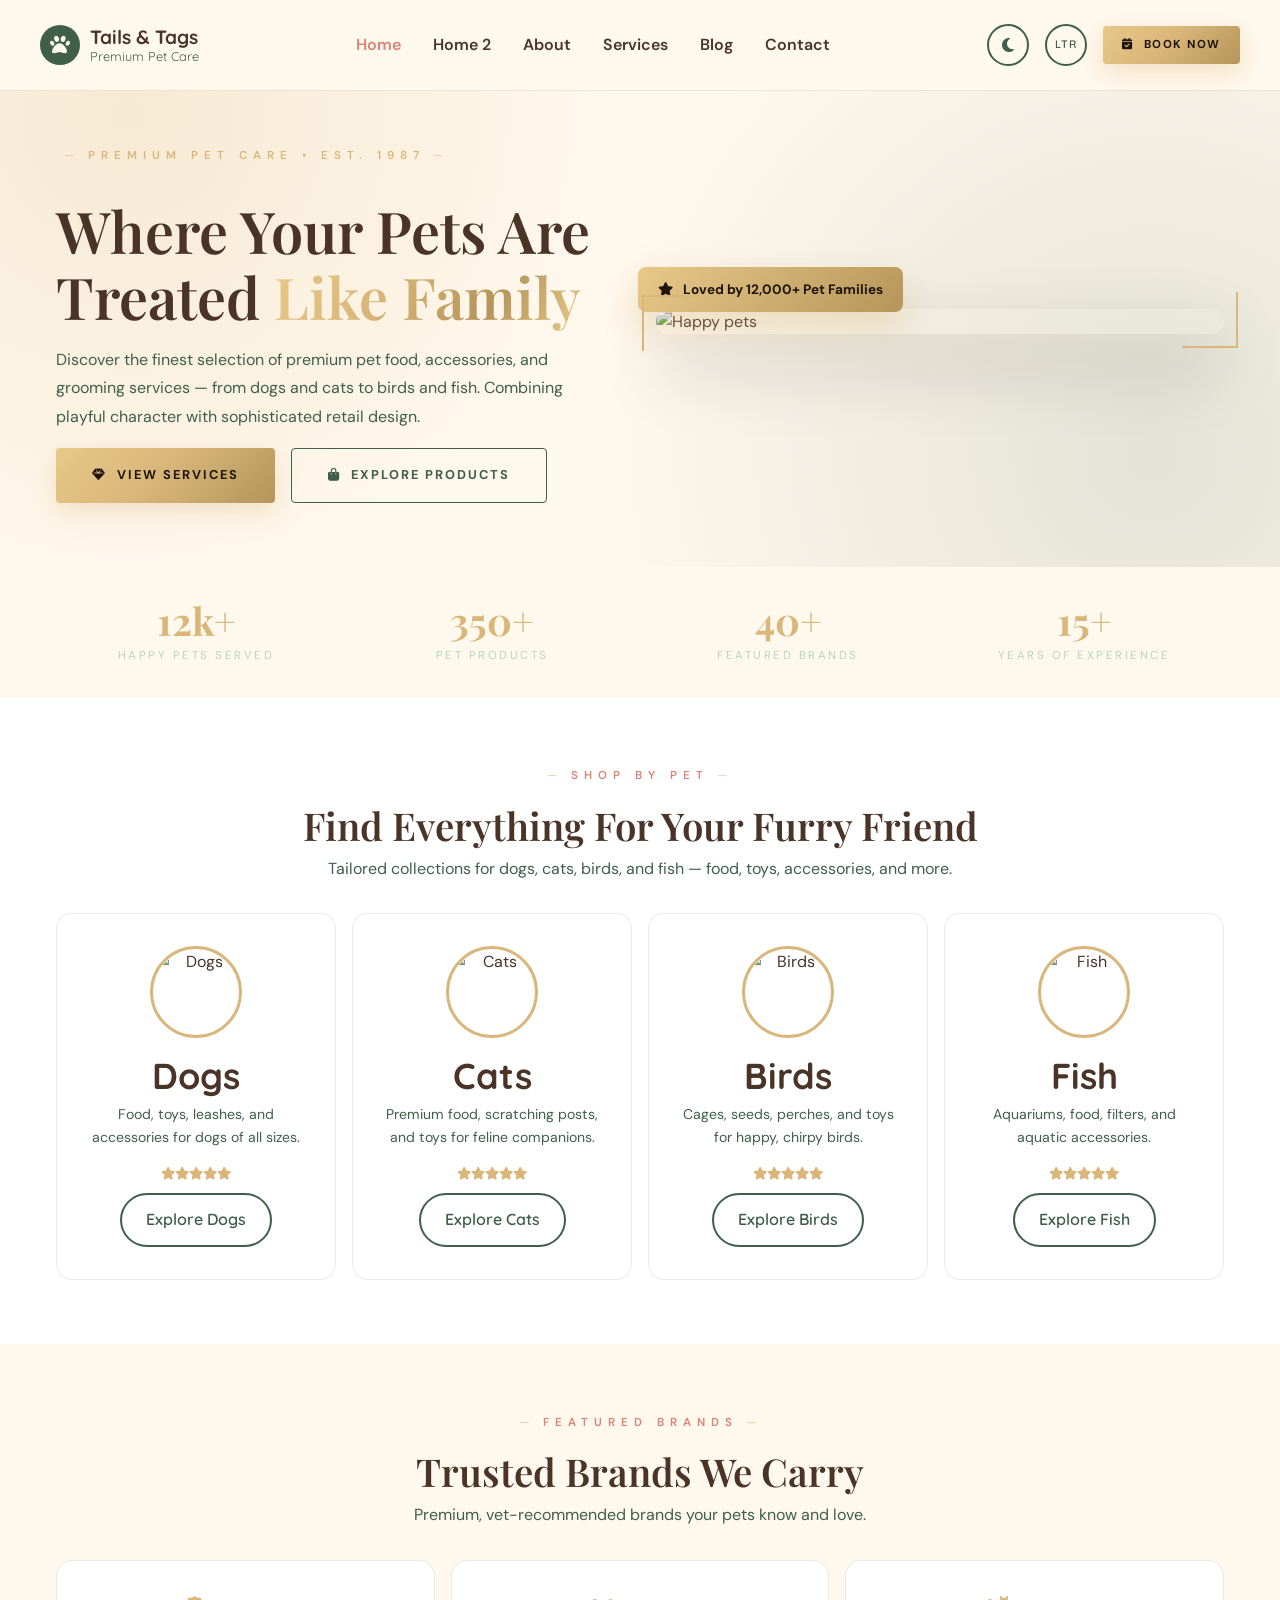
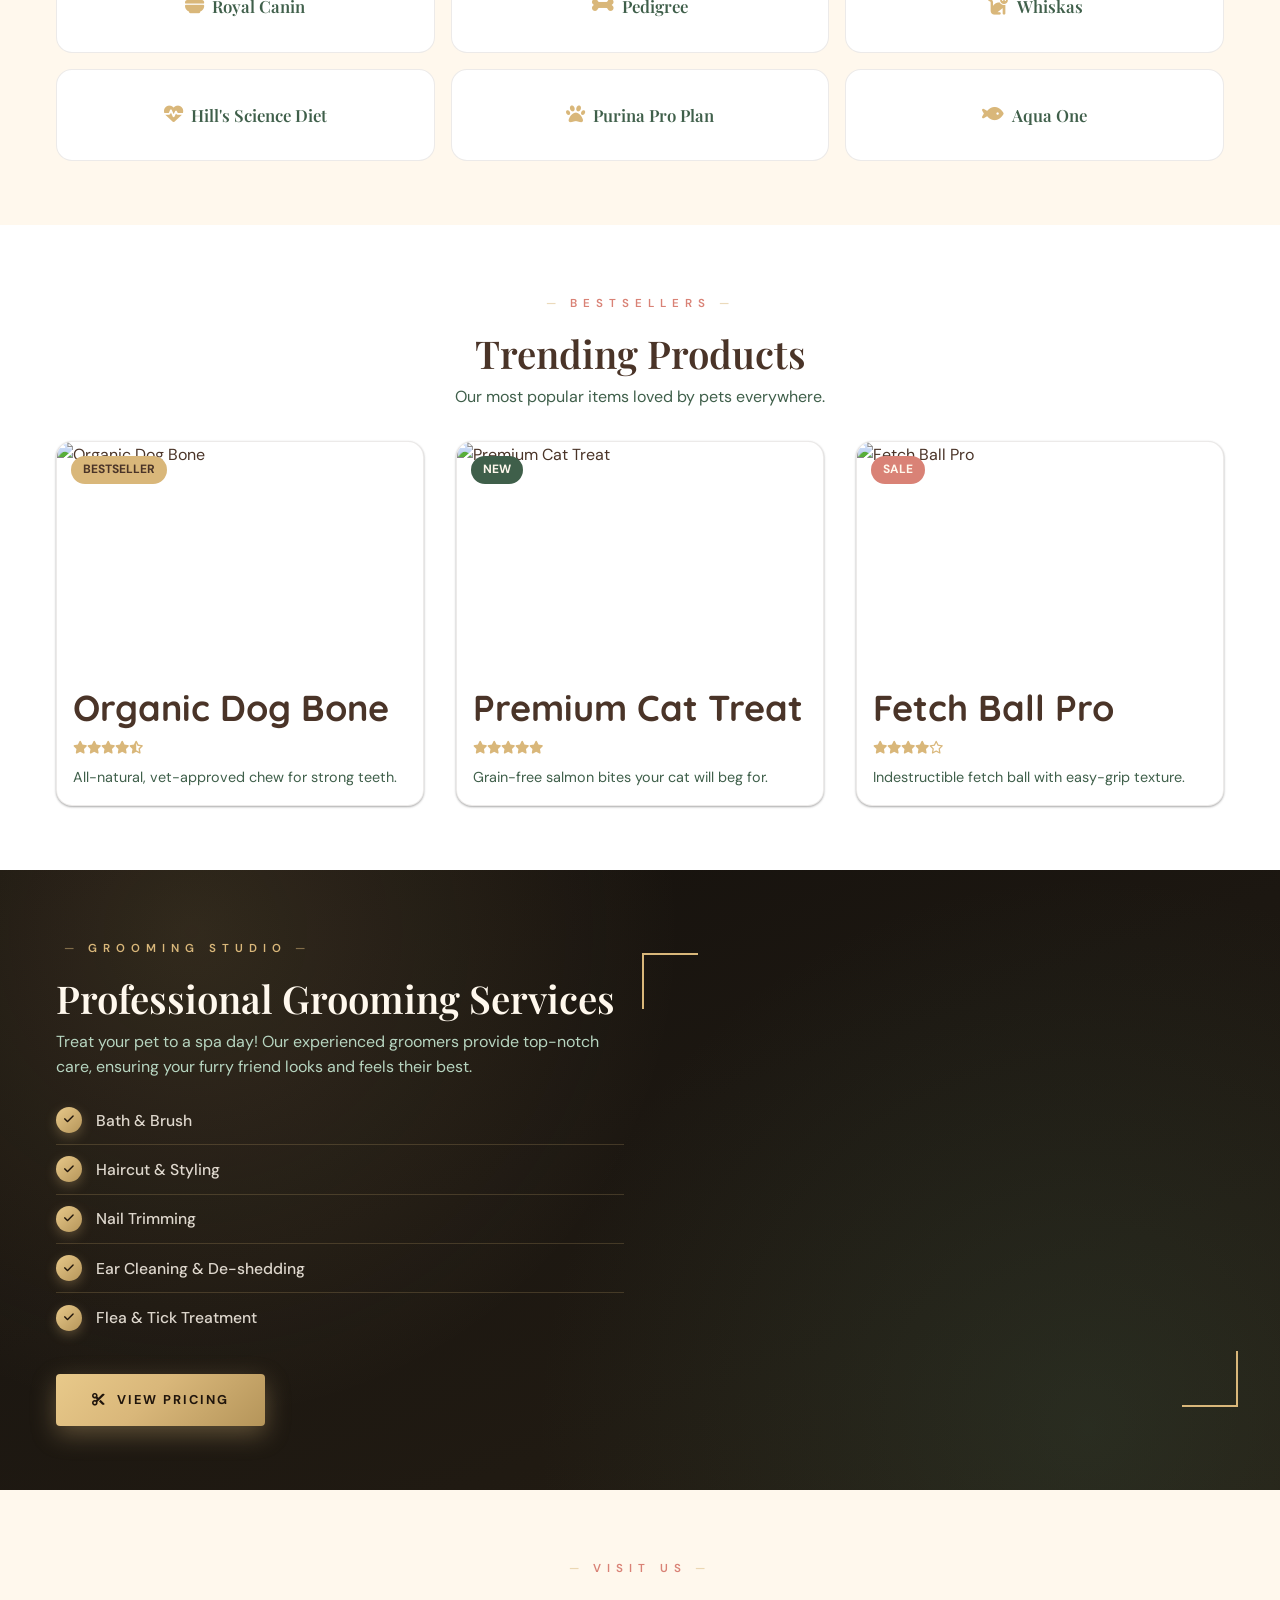
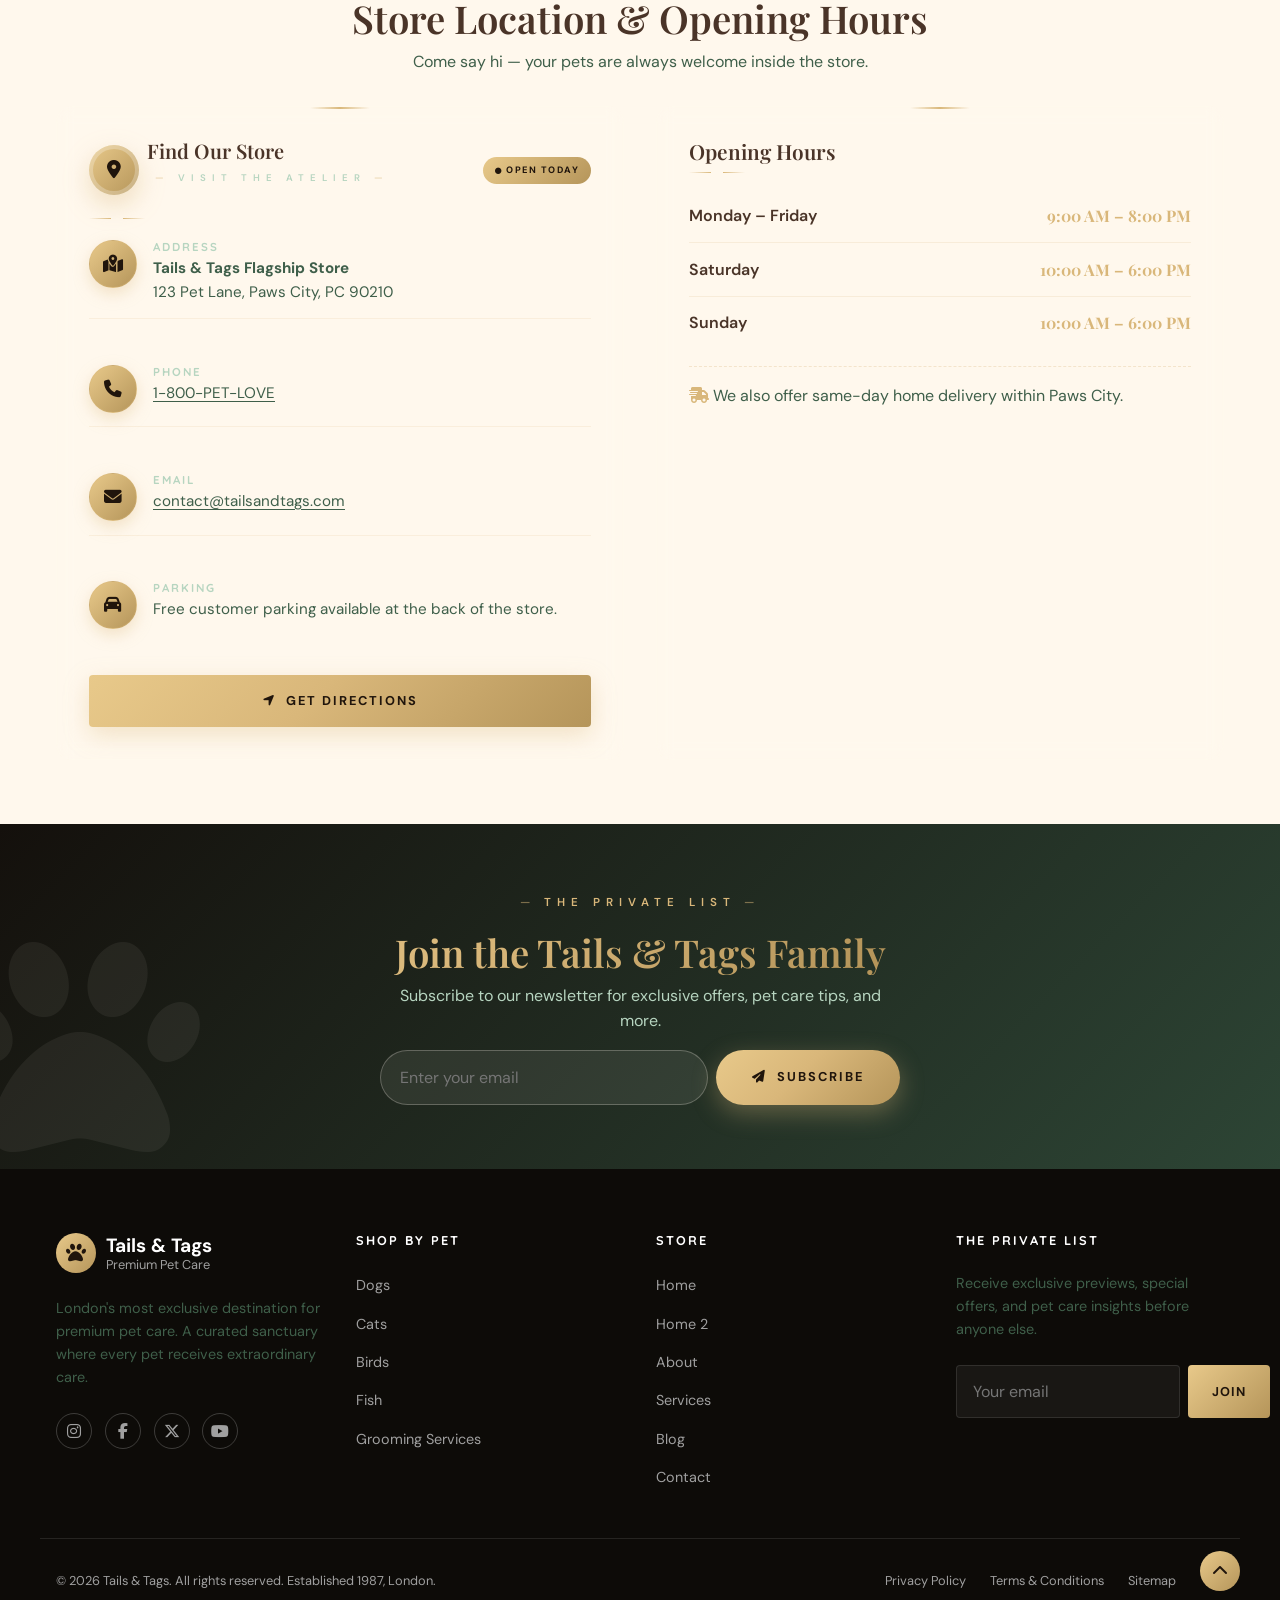
==== index.html @ 5a520859 "Initial commit: Tails & Tags premium pet care website" ====
<!DOCTYPE html>
<html lang="en" dir="ltr" data-theme="light">
<head>
    <meta charset="UTF-8">
    <meta name="viewport" content="width=device-width, initial-scale=1.0">
    <meta name="description" content="Tails & Tags - Premium Pet Shop and Accessories Store. Shop by pet type, explore featured brands, grooming services, store location and opening hours.">
    <title>Tails & Tags | Premium Pet Shop</title>
    
    <!-- CSS -->
    <link rel="stylesheet" href="assets/css/style.css">
    <link rel="stylesheet" href="assets/css/premium.css">
    <link rel="stylesheet" href="https://cdnjs.cloudflare.com/ajax/libs/font-awesome/6.4.2/css/all.min.css">
    <link rel="icon" type="image/svg+xml" href="assets/images/favicon.svg">
    <style>
        /* ===== Index premium overrides ===== */

        /* Hero */
        .hero-main {
            position: relative;
            background:
                radial-gradient(circle at 10% 20%, rgba(217, 183, 122, 0.22), transparent 40%),
                radial-gradient(circle at 90% 80%, rgba(63, 95, 74, 0.14), transparent 45%),
                var(--bg-primary);
            padding: calc(var(--spacing-xxl) * 1.1) 0 var(--spacing-xl) 0;
            overflow: hidden;
        }
        .hero-main h1 {
            font-family: 'Playfair Display', serif;
            font-weight: 600;
            font-size: clamp(2.4rem, 4.5vw, 3.8rem);
            line-height: 1.15;
            margin: var(--spacing-md) 0;
        }
        .hero-main p { color: var(--text-secondary); max-width: 520px; line-height: 1.8; }
        .hero-img-wrap { position: relative; }
        .hero-img-wrap img {
            width: 100%;
            border-radius: var(--radius-lg);
            object-fit: cover;
            display: block;
            box-shadow: 0 30px 70px rgba(20, 16, 12, 0.22);
        }
        .hero-chip {
            position: absolute;
            bottom: 22px;
            left: -18px;
            background: linear-gradient(135deg, #e8c98a, #b5955a);
            color: #20150c;
            border-radius: var(--radius-md);
            padding: 12px 20px;
            box-shadow: 0 14px 34px rgba(217, 183, 122, 0.4);
            font-weight: 700;
            font-size: 0.85rem;
            display: flex;
            align-items: center;
            gap: 10px;
        }

        /* Pet tiles */
        .pet-tile {
            background: var(--bg-secondary);
            border: 1px solid var(--border-color);
            border-radius: var(--radius-lg);
            padding: var(--spacing-lg);
            text-align: center;
            transition: all var(--transition-normal);
            position: relative;
        }
        .pet-tile:hover {
            transform: translateY(-8px);
            box-shadow: 0 20px 50px rgba(20, 16, 12, 0.15);
            border-color: rgba(217, 183, 122, 0.6);
        }
        .pet-tile img {
            width: 92px;
            height: 92px;
            border-radius: 50%;
            object-fit: cover;
            margin: 0 auto var(--spacing-md);
            display: block;
            border: 3px solid var(--clr-honey);
            transition: transform var(--transition-normal);
        }
        .pet-tile:hover img { transform: scale(1.08) rotate(-5deg); }
        .pet-tile h3 { margin-bottom: 6px; }
        .pet-tile p { font-size: 0.88rem; color: var(--text-secondary); margin-bottom: var(--spacing-md); }

        /* Brand tiles */
        .brand-tile {
            display: flex;
            align-items: center;
            justify-content: center;
            gap: var(--spacing-sm);
            padding: var(--spacing-lg);
            border-radius: var(--radius-lg);
            background: var(--bg-secondary);
            border: 1px solid var(--border-color);
            font-family: 'Playfair Display', serif;
            font-weight: 600;
            font-size: 1.05rem;
            color: var(--text-secondary);
            transition: all var(--transition-normal);
        }
        .brand-tile i { color: var(--clr-honey); font-size: 1.2rem; }
        .brand-tile:hover {
            color: var(--clr-cocoa);
            border-color: var(--clr-honey);
            transform: translateY(-5px);
            box-shadow: 0 16px 40px rgba(20, 16, 12, 0.12);
        }

        /* Product cards */
        .product-card { overflow: hidden; position: relative; }
        .product-card img {
            width: 100%;
            height: 220px;
            object-fit: cover;
            display: block;
            transition: transform var(--transition-slow);
        }
        .product-card:hover img { transform: scale(1.06); }
        .product-badge {
            position: absolute;
            top: 14px;
            left: 14px;
            z-index: 2;
        }
        .stars { color: var(--clr-honey); font-size: 0.8rem; margin-top: var(--spacing-sm); }

        /* Info items */
        .info-item {
            display: flex;
            align-items: flex-start;
            gap: var(--spacing-md);
            margin-bottom: var(--spacing-lg);
        }
        .info-icon {
            width: 48px;
            height: 48px;
            flex-shrink: 0;
            border-radius: 50%;
            background: linear-gradient(135deg, #e8c98a, #b5955a);
            color: #20150c;
            display: flex;
            align-items: center;
            justify-content: center;
            font-size: 1.1rem;
            box-shadow: 0 6px 16px rgba(217, 183, 122, 0.35);
        }
        .hours-table { width: 100%; border-collapse: collapse; font-size: 0.95rem; }
        .hours-table td { padding: var(--spacing-sm) 0; border-bottom: 1px dashed var(--border-color); }
        .hours-table td:last-child { text-align: right; font-weight: 600; color: var(--text-primary); }

        /* Newsletter band */
        .newsletter-lux {
            background: linear-gradient(135deg, #14100c 0%, #2d4535 100%);
            color: var(--clr-cream);
            position: relative;
            overflow: hidden;
        }
        .newsletter-lux::before {
            content: '\f1b0';
            font-family: 'Font Awesome 6 Free';
            font-weight: 900;
            position: absolute;
            left: -40px;
            bottom: -70px;
            font-size: 15rem;
            opacity: 0.06;
            color: var(--clr-cream);
        }
        .newsletter-lux input[type="email"] {
            border-radius: var(--radius-pill);
            border: 1px solid rgba(255, 248, 237, 0.25);
            background: rgba(255, 248, 237, 0.08);
            color: var(--clr-cream);
            padding: 0.85rem 1.2rem;
            flex-grow: 1;
            outline: none;
        }
        .newsletter-lux input[type="email"]:focus { border-color: var(--clr-honey); }

        @media (max-width: 768px) {
            .hero-chip { left: 8px; bottom: 12px; }
        }
    </style>
<link rel="stylesheet" href="assets/css/responsive.css">
</head>
<body>
    
    <!-- Section 1: Navigation -->
    <nav class="navbar">
        <div class="container nav-container">
            <div class="nav-logo hover-float" style="display: flex; align-items: center;">
                <a href="index.html" style="display: flex; align-items: center; gap: 10px; text-decoration: none;">
                    <i class="fa-solid fa-paw" style="font-size: 20px; color: var(--btn-primary-text); background: var(--btn-primary-bg); border-radius: 50%; display: flex; align-items: center; justify-content: center; width: 40px; height: 40px;"></i>
                    <div style="display: flex; flex-direction: column; line-height: 1.2;">
                        <span style="font-weight: 700; color: var(--text-primary); font-size: 1.2rem;">Tails & Tags</span>
                        <span style="font-size: 0.8rem; font-weight: 400; color: var(--text-secondary);">Premium Pet Care</span>
                    </div>
                </a>
            </div>
            
            <ul class="nav-links">
                <li><a href="index.html" class="nav-link" style="color: var(--clr-coral);">Home</a></li>
                <li><a href="pages/home-2.html" class="nav-link">Home 2</a></li>
                <li><a href="pages/about.html" class="nav-link">About</a></li>
                <li><a href="pages/services.html" class="nav-link">Services</a></li>
                <li><a href="pages/blog.html" class="nav-link">Blog</a></li>
                <li><a href="pages/contact.html" class="nav-link">Contact</a></li>
            </ul>
            
            <div class="nav-actions">
                <button id="theme-toggle" class="btn btn-outline" aria-label="Toggle Theme"><i class="fa-solid fa-moon"></i></button>
                <button id="dir-toggle" class="btn btn-outline" aria-label="Toggle Direction">LTR</button>
            </div>
        </div>
    </nav>

    <main>
        <!-- Section 2: Hero -->
        <section class="hero-main reveal">
            <div class="container grid grid-cols-2 items-center gap-lg" style="align-items: center;">
                <div>
                    <span class="eyebrow">Premium Pet Care &bull; Est. 1987</span>
                    <h1>Where Your Pets Are Treated <span class="gold-text">Like Family</span></h1>
                    <p>Discover the finest selection of premium pet food, accessories, and grooming services — from dogs and cats to birds and fish. Combining playful character with sophisticated retail design.</p>
                    <div class="flex gap-md" style="flex-wrap: wrap;">
                        <a href="pages/services.html" class="btn-gold"><i class="fa-solid fa-gem"></i> View Services</a>
                        <a href="#shop" class="btn-ghost-light" style="color: var(--clr-sage); border-color: var(--clr-sage);"><i class="fa-solid fa-bag-shopping"></i> Explore Products</a>
                    </div>
                </div>
                <div class="hero-img-wrap img-frame">
                    <img src="https://cdn.pixabay.com/photo/2018/10/01/09/21/pets-3715733_1280.jpg" alt="Happy pets">
                    <div class="hero-chip"><i class="fa-solid fa-star"></i> Loved by 12,000+ Pet Families</div>
                </div>
            </div>
        </section>

        <!-- Section 3: Quick Stats -->
        <section class="section" style="padding: var(--spacing-lg) 0;">
            <div class="container grid grid-cols-4 gap-md reveal-left" style="text-align: center;">
                <div class="stat-lux" style="text-align: center;"><div class="num">12k+</div><div class="label">Happy Pets Served</div></div>
                <div class="stat-lux" style="text-align: center;"><div class="num">350+</div><div class="label">Pet Products</div></div>
                <div class="stat-lux" style="text-align: center;"><div class="num">40+</div><div class="label">Featured Brands</div></div>
                <div class="stat-lux" style="text-align: center;"><div class="num">15+</div><div class="label">Years of Experience</div></div>
            </div>
        </section>

        <!-- Section 4: Shop by Pet -->
        <section id="shop" class="section" style="background-color: var(--bg-secondary);">
            <div class="container reveal-left">
                <div class="section-header">
                    <span class="eyebrow" style="color: var(--clr-coral);">Shop by Pet</span>
                    <h2 class="serif" style="font-weight: 600; font-size: clamp(1.9rem, 3vw, 2.6rem);">Find Everything For Your Furry Friend</h2>
                    <p>Tailored collections for dogs, cats, birds, and fish — food, toys, accessories, and more.</p>
                </div>
                
                <div class="grid grid-cols-4 gap-md">
                    <div class="pet-tile">
                        <img src="https://images.unsplash.com/photo-1583511655857-d19b40a7a54e?auto=format&fit=crop&q=80&w=200" alt="Dogs">
                        <h3>Dogs</h3>
                        <p>Food, toys, leashes, and accessories for dogs of all sizes.</p>
                        <div class="stars"><i class="fa-solid fa-star"></i><i class="fa-solid fa-star"></i><i class="fa-solid fa-star"></i><i class="fa-solid fa-star"></i><i class="fa-solid fa-star"></i></div>
                        <a href="pages/blog.html" class="btn btn-outline" style="margin-top: var(--spacing-sm);">Explore Dogs</a>
                    </div>
                    <div class="pet-tile">
                        <img src="https://images.unsplash.com/photo-1514888286974-6c03e2ca1dba?auto=format&fit=crop&q=80&w=200" alt="Cats">
                        <h3>Cats</h3>
                        <p>Premium food, scratching posts, and toys for feline companions.</p>
                        <div class="stars"><i class="fa-solid fa-star"></i><i class="fa-solid fa-star"></i><i class="fa-solid fa-star"></i><i class="fa-solid fa-star"></i><i class="fa-solid fa-star"></i></div>
                        <a href="pages/blog.html" class="btn btn-outline" style="margin-top: var(--spacing-sm);">Explore Cats</a>
                    </div>
                    <div class="pet-tile">
                        <img src="https://cdn.pixabay.com/photo/2017/02/07/16/47/kingfisher-2046453_1280.jpg" alt="Birds">
                        <h3>Birds</h3>
                        <p>Cages, seeds, perches, and toys for happy, chirpy birds.</p>
                        <div class="stars"><i class="fa-solid fa-star"></i><i class="fa-solid fa-star"></i><i class="fa-solid fa-star"></i><i class="fa-solid fa-star"></i><i class="fa-solid fa-star"></i></div>
                        <a href="pages/blog.html" class="btn btn-outline" style="margin-top: var(--spacing-sm);">Explore Birds</a>
                    </div>
                    <div class="pet-tile">
                        <img src="https://images.unsplash.com/photo-1524704654690-b56c05c78a00?auto=format&fit=crop&q=80&w=200" alt="Fish">
                        <h3>Fish</h3>
                        <p>Aquariums, food, filters, and aquatic accessories.</p>
                        <div class="stars"><i class="fa-solid fa-star"></i><i class="fa-solid fa-star"></i><i class="fa-solid fa-star"></i><i class="fa-solid fa-star"></i><i class="fa-solid fa-star"></i></div>
                        <a href="pages/blog.html" class="btn btn-outline" style="margin-top: var(--spacing-sm);">Explore Fish</a>
                    </div>
                </div>
            </div>
        </section>

        <!-- Section 5: Featured Brands -->
        <section class="section">
            <div class="container reveal-right">
                <div class="section-header">
                    <span class="eyebrow" style="color: var(--clr-coral);">Featured Brands</span>
                    <h2 class="serif" style="font-weight: 600; font-size: clamp(1.9rem, 3vw, 2.6rem);">Trusted Brands We Carry</h2>
                    <p>Premium, vet-recommended brands your pets know and love.</p>
                </div>
                
                <div class="grid grid-cols-3 gap-md">
                    <div class="brand-tile"><i class="fa-solid fa-bowl-food"></i> Royal Canin</div>
                    <div class="brand-tile"><i class="fa-solid fa-bone"></i> Pedigree</div>
                    <div class="brand-tile"><i class="fa-solid fa-cat"></i> Whiskas</div>
                    <div class="brand-tile"><i class="fa-solid fa-heart-pulse"></i> Hill's Science Diet</div>
                    <div class="brand-tile"><i class="fa-solid fa-paw"></i> Purina Pro Plan</div>
                    <div class="brand-tile"><i class="fa-solid fa-fish"></i> Aqua One</div>
                </div>
            </div>
        </section>

        <!-- Section 6: Trending Products -->
        <section class="section" style="background-color: var(--bg-secondary);">
            <div class="container reveal">
                <div class="section-header">
                    <span class="eyebrow" style="color: var(--clr-coral);">Bestsellers</span>
                    <h2 class="serif" style="font-weight: 600; font-size: clamp(1.9rem, 3vw, 2.6rem);">Trending Products</h2>
                    <p>Our most popular items loved by pets everywhere.</p>
                </div>
                
                <div class="grid grid-cols-3 gap-lg">
                    <div class="card product-card">
                        <span class="badge product-badge" style="background: var(--clr-honey); color: var(--clr-cocoa);">Bestseller</span>
                        <img src="https://commons.wikimedia.org/wiki/Special:FilePath/Bone%20Dog%20Treats%20(51049786016).jpg?width=800" alt="Organic Dog Bone">
                        <div class="card-body">
                            <h3 style="margin: var(--spacing-sm) 0 0;">Organic Dog Bone</h3>
                            <div class="stars"><i class="fa-solid fa-star"></i><i class="fa-solid fa-star"></i><i class="fa-solid fa-star"></i><i class="fa-solid fa-star"></i><i class="fa-solid fa-star-half-stroke"></i></div>
                            <p style="color: var(--text-secondary); font-size: 0.9rem; margin: var(--spacing-sm) 0 0;">All-natural, vet-approved chew for strong teeth.</p>
                        </div>
                    </div>
                    <div class="card product-card">
                        <span class="badge product-badge" style="background: var(--clr-sage); color: var(--clr-cream);">New</span>
                        <img src="https://i.pinimg.com/736x/53/93/ee/5393eee9bda8c605722af37fe004e7d8.jpg" alt="Premium Cat Treat">
                        <div class="card-body">
                            <h3 style="margin: var(--spacing-sm) 0 0;">Premium Cat Treat</h3>
                            <div class="stars"><i class="fa-solid fa-star"></i><i class="fa-solid fa-star"></i><i class="fa-solid fa-star"></i><i class="fa-solid fa-star"></i><i class="fa-solid fa-star"></i></div>
                            <p style="color: var(--text-secondary); font-size: 0.9rem; margin: var(--spacing-sm) 0 0;">Grain-free salmon bites your cat will beg for.</p>
                        </div>
                    </div>
                    <div class="card product-card">
                        <span class="badge product-badge" style="background: var(--clr-coral); color: var(--clr-cream);">Sale</span>
                        <img src="https://commons.wikimedia.org/wiki/Special:FilePath/Maltipoo%20dog%20running%20to%20return%20a%20tennis%20ball%20(12012).jpg?width=800" alt="Fetch Ball Pro">
                        <div class="card-body">
                            <h3 style="margin: var(--spacing-sm) 0 0;">Fetch Ball Pro</h3>
                            <div class="stars"><i class="fa-solid fa-star"></i><i class="fa-solid fa-star"></i><i class="fa-solid fa-star"></i><i class="fa-solid fa-star"></i><i class="fa-regular fa-star"></i></div>
                            <p style="color: var(--text-secondary); font-size: 0.9rem; margin: var(--spacing-sm) 0 0;">Indestructible fetch ball with easy-grip texture.</p>
                        </div>
                    </div>
                </div>
            </div>
        </section>

        <!-- Section 7: Grooming Services -->
        <section class="section section-lux">
            <div class="container grid grid-cols-2 items-center gap-lg reveal" style="align-items: center;">
                <div>
                    <span class="eyebrow">Grooming Studio</span>
                    <h2 class="serif" style="color: var(--clr-cream); font-weight: 600; font-size: clamp(1.9rem, 3vw, 2.6rem);">Professional Grooming Services</h2>
                    <p style="color: var(--clr-mint);">Treat your pet to a spa day! Our experienced groomers provide top-notch care, ensuring your furry friend looks and feels their best.</p>
                    <ul class="check-list" style="color: rgba(255, 248, 237, 0.85);">
                        <li><i class="fa-solid fa-check"></i> Bath &amp; Brush</li>
                        <li><i class="fa-solid fa-check"></i> Haircut &amp; Styling</li>
                        <li><i class="fa-solid fa-check"></i> Nail Trimming</li>
                        <li><i class="fa-solid fa-check"></i> Ear Cleaning &amp; De-shedding</li>
                        <li><i class="fa-solid fa-check"></i> Flea &amp; Tick Treatment</li>
                    </ul>
                    <a href="pages/services.html" class="btn-gold"><i class="fa-solid fa-scissors"></i> View Pricing</a>
                </div>
                <div class="img-frame">
                    <div class="card-img-wrapper" style="border-radius: var(--radius-lg); background: url('https://images.unsplash.com/photo-1516734212186-a967f81ad0d7?auto=format&fit=crop&q=80&w=600') center/cover; min-height: 380px;"></div>
                </div>
            </div>
        </section>

        <!-- Section 8: Store Location & Opening Hours -->
        <section class="section">
            <div class="container reveal-left">
                <div class="section-header">
                    <span class="eyebrow" style="color: var(--clr-coral);">Visit Us</span>
                    <h2 class="serif" style="font-weight: 600; font-size: clamp(1.9rem, 3vw, 2.6rem);">Store Location &amp; Opening Hours</h2>
                    <p>Come say hi — your pets are always welcome inside the store.</p>
                </div>
                
                <div class="grid grid-cols-2 gap-lg" style="align-items: stretch;">
                    <div class="card-lux" style="padding: var(--spacing-lg); position: relative; overflow: hidden; display: flex; flex-direction: column;">
                        <div class="gold-line"></div>
                        <div class="flex items-center" style="gap: var(--spacing-sm);">
                            <div class="medallion" style="width: 50px; height: 50px; font-size: 1.15rem; margin: 0;"><i class="fa-solid fa-location-dot"></i></div>
                            <div style="flex-grow: 1;">
                                <h3 class="serif" style="font-weight: 600; font-size: 1.25rem; margin: 0;">Find Our Store</h3>
                                <span class="eyebrow" style="font-size: 0.6rem; color: var(--clr-mint);">Visit the Atelier</span>
                            </div>
                            <span style="background: linear-gradient(135deg, #e8c98a, #b5955a); color: #20150c; font-size: 0.58rem; font-weight: 700; letter-spacing: 1.5px; text-transform: uppercase; padding: 6px 12px; border-radius: var(--radius-pill); white-space: nowrap;"><i class="fa-solid fa-circle" style="font-size: 0.4rem; margin-right: 4px;"></i>Open Today</span>
                        </div>
                        <div class="divider-gold" style="width: 56px; margin: var(--spacing-md) 0 0; justify-content: flex-start;"></div>
                        <div style="margin-top: var(--spacing-sm);">
                            <div class="info-item">
                                <div class="info-icon"><i class="fa-solid fa-map-location-dot"></i></div>
                                <div>
                                    <h5>Address</h5>
                                    <p><strong>Tails &amp; Tags Flagship Store</strong><br>123 Pet Lane, Paws City, PC 90210</p>
                                </div>
                            </div>
                            <div class="info-item">
                                <div class="info-icon"><i class="fa-solid fa-phone"></i></div>
                                <div>
                                    <h5>Phone</h5>
                                    <p><a href="tel:18007385683" style="color: inherit; text-decoration: underline; text-underline-offset: 3px;">1-800-PET-LOVE</a></p>
                                </div>
                            </div>
                            <div class="info-item">
                                <div class="info-icon"><i class="fa-solid fa-envelope"></i></div>
                                <div>
                                    <h5>Email</h5>
                                    <p><a href="mailto:contact@tailsandtags.com" style="color: inherit; text-decoration: underline; text-underline-offset: 3px;">contact@tailsandtags.com</a></p>
                                </div>
                            </div>
                            <div class="info-item">
                                <div class="info-icon"><i class="fa-solid fa-car"></i></div>
                                <div>
                                    <h5>Parking</h5>
                                    <p>Free customer parking available at the back of the store.</p>
                                </div>
                            </div>
                        </div>
                        <a href="pages/contact.html" class="btn-gold" style="width: 100%; justify-content: center; margin-top: auto; display: flex;"><i class="fa-solid fa-location-arrow"></i> Get Directions</a>
                    </div>
                    <div class="card-lux" style="padding: var(--spacing-lg); position: relative; overflow: hidden;">
                        <div class="gold-line"></div>
                        <h3 class="serif" style="font-weight: 600; font-size: 1.3rem; margin: 0;">Opening Hours</h3>
                        <div class="divider-gold" style="width: 56px; margin: var(--spacing-sm) 0 var(--spacing-md); justify-content: flex-start;"></div>
                        <div>
                            <div class="flex justify-between items-center" style="padding: 0.85rem 0; border-bottom: 1px solid rgba(217, 183, 122, 0.18);">
                                <span style="font-weight: 600;">Monday &ndash; Friday</span>
                                <span class="serif" style="color: var(--clr-honey); font-weight: 700;">9:00 AM &ndash; 8:00 PM</span>
                            </div>
                            <div class="flex justify-between items-center" style="padding: 0.85rem 0; border-bottom: 1px solid rgba(217, 183, 122, 0.18);">
                                <span style="font-weight: 600;">Saturday</span>
                                <span class="serif" style="color: var(--clr-honey); font-weight: 700;">10:00 AM &ndash; 6:00 PM</span>
                            </div>
                            <div class="flex justify-between items-center" style="padding: 0.85rem 0;">
                                <span style="font-weight: 600;">Sunday</span>
                                <span class="serif" style="color: var(--clr-honey); font-weight: 700;">10:00 AM &ndash; 6:00 PM</span>
                            </div>
                        </div>
                        <div style="margin-top: var(--spacing-md); padding-top: var(--spacing-md); border-top: 1px dashed rgba(217, 183, 122, 0.3);">
                            <p style="margin: 0;"><i class="fa-solid fa-truck-fast" style="color: var(--clr-honey);"></i>  We also offer same-day home delivery within Paws City.</p>
                        </div>
                    </div>
                </div>
            </div>
        </section>

        <!-- Section 9: Newsletter -->
        <section class="section text-center newsletter-lux">
            <div class="container reveal">
                <span class="eyebrow">The Private List</span>
                <h2 class="serif gold-text" style="font-weight: 600; font-size: clamp(1.9rem, 3vw, 2.6rem);">Join the Tails &amp; Tags Family</h2>
                <p style="color: var(--clr-mint); max-width: 520px; margin: var(--spacing-sm) auto var(--spacing-md) auto;">Subscribe to our newsletter for exclusive offers, pet care tips, and more.</p>
                <form class="newsletter-form flex justify-center gap-sm" style="max-width: 520px; margin: 0 auto; margin-top: var(--spacing-md);">
                    <input type="email" placeholder="Enter your email" required>
                    <button type="submit" class="btn-gold" style="border-radius: var(--radius-pill);"><i class="fa-solid fa-paper-plane"></i> Subscribe</button>
                </form>
            </div>
        </section>

    </main>

    <!-- Footer -->
    <footer class="footer-lux" style="background-color: #0d0b08; color: #a0a0a0; padding: 4rem 0 2rem 0; font-family: var(--font-body);">
        <div class="container grid grid-cols-4 gap-lg" style="margin-bottom: 3rem; align-items: flex-start;">
            <!-- Col 1 -->
            <div>
                <a href="index.html" style="display: flex; align-items: center; gap: 10px; text-decoration: none; margin-bottom: 1.5rem;">
                    <i class="fa-solid fa-paw" style="font-size: 20px; color: #20150c; background: linear-gradient(135deg, #e8c98a, #b5955a); border-radius: 50%; display: flex; align-items: center; justify-content: center; width: 40px; height: 40px; flex-shrink: 0;"></i>
                    <div style="display: flex; flex-direction: column; line-height: 1.2;">
                        <span style="font-weight: 700; color: #fff; font-size: 1.2rem;">Tails & Tags</span>
                        <span style="font-size: 0.8rem; font-weight: 400; color: #a0a0a0;">Premium Pet Care</span>
                    </div>
                </a>
                <p style="font-size: 0.9rem; line-height: 1.6; margin-bottom: 1.5rem;">London's most exclusive destination for premium pet care. A curated sanctuary where every pet receives extraordinary care.</p>
                <div style="display: flex; gap: 0.8rem;">
                    <a href="https://www.instagram.com/tailsandtags" target="_blank" rel="noopener" aria-label="fa-instagram" style="width: 36px; height: 36px; border-radius: 50%; border: 1px solid rgba(255,255,255,0.2); display: flex; align-items: center; justify-content: center; color: #a0a0a0; text-decoration: none; transition: all 0.3s;"><i class="fa-brands fa-instagram"></i></a>
                    <a href="https://www.facebook.com/tailsandtags" target="_blank" rel="noopener" aria-label="fa-facebook-f" style="width: 36px; height: 36px; border-radius: 50%; border: 1px solid rgba(255,255,255,0.2); display: flex; align-items: center; justify-content: center; color: #a0a0a0; text-decoration: none; transition: all 0.3s;"><i class="fa-brands fa-facebook-f"></i></a>
                    <a href="https://x.com/tailsandtags" target="_blank" rel="noopener" aria-label="fa-x-twitter" style="width: 36px; height: 36px; border-radius: 50%; border: 1px solid rgba(255,255,255,0.2); display: flex; align-items: center; justify-content: center; color: #a0a0a0; text-decoration: none; transition: all 0.3s;"><i class="fa-brands fa-x-twitter"></i></a>
                    <a href="https://www.youtube.com/@tailsandtags" target="_blank" rel="noopener" aria-label="fa-youtube" style="width: 36px; height: 36px; border-radius: 50%; border: 1px solid rgba(255,255,255,0.2); display: flex; align-items: center; justify-content: center; color: #a0a0a0; text-decoration: none; transition: all 0.3s;"><i class="fa-brands fa-youtube"></i></a>
                </div>
            </div>
            
            <!-- Col 2 -->
            <div>
                <h4 style="color: #fff; font-size: 0.8rem; letter-spacing: 2px; text-transform: uppercase; margin-bottom: 1.5rem;">Shop by Pet</h4>
                <ul style="list-style: none; padding: 0; margin: 0; display: flex; flex-direction: column; gap: 0.8rem;">
                    <li><a href="#shop" style="color: #a0a0a0; text-decoration: none; font-size: 0.9rem; transition: color 0.3s;">Dogs</a></li>
                    <li><a href="#shop" style="color: #a0a0a0; text-decoration: none; font-size: 0.9rem; transition: color 0.3s;">Cats</a></li>
                    <li><a href="#shop" style="color: #a0a0a0; text-decoration: none; font-size: 0.9rem; transition: color 0.3s;">Birds</a></li>
                    <li><a href="#shop" style="color: #a0a0a0; text-decoration: none; font-size: 0.9rem; transition: color 0.3s;">Fish</a></li>
                    <li><a href="pages/services.html" style="color: #a0a0a0; text-decoration: none; font-size: 0.9rem; transition: color 0.3s;">Grooming Services</a></li>
                </ul>
            </div>
            
            <!-- Col 3 -->
            <div>
                <h4 style="color: #fff; font-size: 0.8rem; letter-spacing: 2px; text-transform: uppercase; margin-bottom: 1.5rem;">Store</h4>
                <ul style="list-style: none; padding: 0; margin: 0; display: flex; flex-direction: column; gap: 0.8rem;">
                    <li><a href="index.html" style="color: #a0a0a0; text-decoration: none; font-size: 0.9rem; transition: color 0.3s;">Home</a></li>
                    <li><a href="pages/home-2.html" style="color: #a0a0a0; text-decoration: none; font-size: 0.9rem; transition: color 0.3s;">Home 2</a></li>
                    <li><a href="pages/about.html" style="color: #a0a0a0; text-decoration: none; font-size: 0.9rem; transition: color 0.3s;">About</a></li>
                    <li><a href="pages/services.html" style="color: #a0a0a0; text-decoration: none; font-size: 0.9rem; transition: color 0.3s;">Services</a></li>
                    <li><a href="pages/blog.html" style="color: #a0a0a0; text-decoration: none; font-size: 0.9rem; transition: color 0.3s;">Blog</a></li>
                    <li><a href="pages/contact.html" style="color: #a0a0a0; text-decoration: none; font-size: 0.9rem; transition: color 0.3s;">Contact</a></li>
                </ul>
            </div>
            
            <!-- Col 4 -->
            <div>
                <h4 style="color: #fff; font-size: 0.8rem; letter-spacing: 2px; text-transform: uppercase; margin-bottom: 1.5rem;">The Private List</h4>
                <p style="font-size: 0.9rem; line-height: 1.6; margin-bottom: 1.5rem;">Receive exclusive previews, special offers, and pet care insights before anyone else.</p>
                <form class="newsletter-form" style="display: flex; gap: 0.5rem;">
                    <input type="email" placeholder="Your email" required style="background: rgba(255,255,255,0.05); border: 1px solid rgba(255,255,255,0.1); color: #fff; padding: 0.8rem 1rem; border-radius: 4px; flex-grow: 1; outline: none;">
                    <button type="submit" style="background: linear-gradient(135deg, #e8c98a, #b5955a); color: #20150c; border: none; padding: 0.8rem 1.5rem; border-radius: 4px; font-weight: bold; cursor: pointer; text-transform: uppercase; font-size: 0.8rem; letter-spacing: 1px;">Join</button>
                </form>
            </div>
        </div>
        
        <div class="container" style="display: flex; justify-content: space-between; align-items: center; border-top: 1px solid rgba(255,255,255,0.1); padding-top: 2rem; position: relative;">
            <div style="font-size: 0.8rem; color: #a0a0a0;">
                &copy; 2026 Tails & Tags. All rights reserved. Established 1987, London.
            </div>
            <div style="display: flex; gap: 1.5rem; padding-right: 3rem;">
                <a href="pages/privacy-policy.html" style="color: #a0a0a0; text-decoration: none; font-size: 0.8rem;">Privacy Policy</a>
                <a href="pages/terms.html" style="color: #a0a0a0; text-decoration: none; font-size: 0.8rem;">Terms & Conditions</a>
                <a href="pages/sitemap.html" style="color: #a0a0a0; text-decoration: none; font-size: 0.8rem;">Sitemap</a>
            </div>
            
            <a href="#" style="position: absolute; right: 0; bottom: 0; width: 40px; height: 40px; background: linear-gradient(135deg, #e8c98a, #b5955a); color: #20150c; border-radius: 50%; display: flex; align-items: center; justify-content: center; text-decoration: none;"><i class="fa-solid fa-chevron-up"></i></a>
        </div>
    </footer>

    <!-- JS -->
    <script src="assets/js/theme.js"></script>
    <script src="assets/js/navigation.js"></script>
    <script src="assets/js/main.js"></script>
    <script src="assets/js/forms.js"></script>
</body>
</html>
---- assets/css/style.css ----
@import 'variables.css';
@import 'reset.css';
@import 'typography.css';
@import 'layout.css';
@import 'components.css';
@import 'animations.css';
/* We will import pages.css here later if needed */
---- assets/css/premium.css ----
/* ============================================================
   Tails & Tags — Premium Design System
   Luxury dark + gold · Playfair Display serif · glassmorphism
   Load AFTER style.css
   ============================================================ */

@import url('https://fonts.googleapis.com/css2?family=Playfair+Display:ital,wght@0,400;0,500;0,600;0,700;1,400;1,500;1,600&display=swap');

/* ---------- Typography ---------- */
.serif { font-family: 'Playfair Display', serif; }

.gold-text {
  background: linear-gradient(120deg, #e8c98a 0%, #d9b77a 35%, #b5955a 70%, #e8c98a 100%);
  -webkit-background-clip: text;
  background-clip: text;
  color: transparent;
}

.gold-shimmer {
  background: linear-gradient(120deg, #e8c98a 0%, #d9b77a 25%, #f7e7c3 50%, #b5955a 75%, #e8c98a 100%);
  background-size: 200% auto;
  -webkit-background-clip: text;
  background-clip: text;
  color: transparent;
  animation: gold-shimmer 6s linear infinite;
}
@keyframes gold-shimmer { to { background-position: 200% center; } }

/* Eyebrow labels */
.eyebrow {
  display: inline-block;
  letter-spacing: 6px;
  text-transform: uppercase;
  font-size: 0.72rem;
  font-weight: 600;
  color: var(--clr-honey);
  margin-bottom: var(--spacing-md);
}
.eyebrow::before, .eyebrow::after {
  content: '—';
  margin: 0 0.5rem;
  color: var(--clr-honey);
  opacity: 0.5;
}

/* ---------- Buttons ---------- */
.btn-gold {
  display: inline-flex;
  align-items: center;
  gap: 10px;
  background: linear-gradient(135deg, #e8c98a 0%, #d9b77a 45%, #b5955a 100%);
  color: #20150c;
  font-weight: 700;
  letter-spacing: 2px;
  text-transform: uppercase;
  font-size: 0.8rem;
  padding: 1rem 2.25rem;
  border-radius: var(--radius-sm);
  text-decoration: none;
  border: none;
  cursor: pointer;
  position: relative;
  overflow: hidden;
  box-shadow: 0 8px 24px rgba(217, 183, 122, 0.35);
  transition: transform var(--transition-fast), box-shadow var(--transition-normal);
}
.btn-gold::after {
  content: '';
  position: absolute;
  top: 0;
  left: -80%;
  width: 50%;
  height: 100%;
  background: linear-gradient(90deg, transparent, rgba(255, 255, 255, 0.55), transparent);
  transform: skewX(-25deg);
  animation: btn-shine 3.5s ease-in-out infinite;
}
@keyframes btn-shine { 0%, 60% { left: -80%; } 100% { left: 130%; } }
.btn-gold:hover { transform: translateY(-3px); box-shadow: 0 14px 34px rgba(217, 183, 122, 0.45); }

.btn-ghost-light {
  display: inline-flex;
  align-items: center;
  gap: 10px;
  background: transparent;
  color: var(--clr-cream);
  border: 1px solid rgba(255, 248, 237, 0.45);
  font-weight: 700;
  letter-spacing: 2px;
  text-transform: uppercase;
  font-size: 0.8rem;
  padding: 1rem 2.25rem;
  border-radius: var(--radius-sm);
  text-decoration: none;
  cursor: pointer;
  transition: all var(--transition-normal);
}
.btn-ghost-light:hover { background: rgba(255, 248, 237, 0.12); border-color: var(--clr-honey); color: var(--clr-honey); }

/* ---------- Dark luxury section ---------- */
.lux-orb {
  position: absolute;
  width: 340px;
  height: 340px;
  border-radius: 50%;
  background: radial-gradient(circle at 35% 35%, rgba(217, 183, 122, 0.3), rgba(217, 183, 122, 0.06) 60%, transparent 75%);
  filter: blur(6px);
  pointer-events: none;
  z-index: 0;
}

.section-lux {
  position: relative;
  background: linear-gradient(160deg, #14100c 0%, #1c1711 45%, #241d13 100%);
  color: var(--clr-cream);
  overflow: hidden;
}
.section-lux::before {
  content: '';
  position: absolute;
  inset: 0;
  background:
    radial-gradient(circle at 15% 10%, rgba(217, 183, 122, 0.14), transparent 40%),
    radial-gradient(circle at 85% 90%, rgba(63, 95, 74, 0.25), transparent 45%);
  pointer-events: none;
}
.section-lux .container { position: relative; z-index: 1; }

/* ---------- Cards ---------- */
.card-lux {
  position: relative;
  background: rgba(255, 248, 237, 0.04);
  border: 1px solid rgba(255, 248, 237, 0.12);
  backdrop-filter: blur(8px);
  border-radius: var(--radius-lg);
  padding: var(--spacing-lg);
  transition: transform var(--transition-normal), border-color var(--transition-normal), box-shadow var(--transition-normal);
}
.card-lux:hover {
  transform: translateY(-8px);
  border-color: rgba(217, 183, 122, 0.55);
  box-shadow: 0 20px 50px rgba(0, 0, 0, 0.45);
}
.card-lux .gold-line {
  position: absolute;
  top: 0;
  left: 50%;
  transform: translateX(-50%);
  width: 60px;
  height: 2px;
  background: linear-gradient(90deg, transparent, var(--clr-honey), transparent);
}

/* Glass card for light pages */
.card-glass {
  background: rgba(255, 255, 255, 0.55);
  backdrop-filter: blur(10px);
  border: 1px solid rgba(255, 248, 237, 0.7);
  border-radius: var(--radius-lg);
  box-shadow: var(--shadow-md);
}
[data-theme="dark"] .card-glass {
  background: rgba(20, 16, 12, 0.6);
  border-color: rgba(255, 248, 237, 0.12);
}

/* Gold corner frame for images */
.img-frame { position: relative; }
.img-frame::before, .img-frame::after {
  content: '';
  position: absolute;
  width: 56px;
  height: 56px;
  border: 2px solid var(--clr-honey);
  z-index: 2;
  pointer-events: none;
}
.img-frame::before { top: -14px; left: -14px; border-right: 0; border-bottom: 0; }
.img-frame::after { bottom: -14px; right: -14px; border-left: 0; border-top: 0; }

/* Ribbon badge */
.ribbon {
  position: absolute;
  top: 18px;
  right: -36px;
  transform: rotate(45deg);
  background: linear-gradient(135deg, #e8c98a, #b5955a);
  color: #20150c;
  font-size: 0.68rem;
  font-weight: 700;
  letter-spacing: 2px;
  text-transform: uppercase;
  padding: 6px 40px;
  box-shadow: var(--shadow-md);
  z-index: 3;
}

/* Gold text links */
.link-gold {
  color: var(--clr-honey);
  font-weight: 700;
  text-decoration: none;
  display: inline-flex;
  align-items: center;
  gap: 8px;
  transition: gap var(--transition-fast), color var(--transition-fast);
}
.link-gold:hover { color: #e8c98a; gap: 12px; }

/* Feature check-list (grooming services, package cards) */
.check-list {
  list-style: none;
  padding: 0;
  margin: var(--spacing-md) 0 var(--spacing-lg);
}
.check-list li {
  display: flex;
  align-items: center;
  gap: 0.85rem;
  padding: 0.7rem 0;
  font-size: 0.98rem;
  font-weight: 500;
  border-bottom: 1px solid rgba(217, 183, 122, 0.2);
}
.check-list li:last-child { border-bottom: none; }
.check-list li i {
  flex-shrink: 0;
  width: 26px;
  height: 26px;
  display: inline-flex;
  align-items: center;
  justify-content: center;
  border-radius: 50%;
  font-size: 0.7rem;
  color: #20150c;
  background: linear-gradient(135deg, #e8c98a, #b5955a);
  box-shadow: 0 4px 12px rgba(217, 183, 122, 0.3);
}

/* Info rows (store details, contact) */
.info-item {
  display: flex;
  align-items: flex-start;
  gap: var(--spacing-md);
  padding: 0.85rem 0;
  border-bottom: 1px solid rgba(217, 183, 122, 0.15);
}
.info-item:last-of-type { border-bottom: none; }
.info-icon {
  flex-shrink: 0;
  width: 46px;
  height: 46px;
  border-radius: 12px;
  display: flex;
  align-items: center;
  justify-content: center;
  font-size: 1.05rem;
  color: var(--clr-honey);
  background: rgba(217, 183, 122, 0.12);
  border: 1px solid rgba(217, 183, 122, 0.35);
}
.info-item h5 {
  margin: 0 0 2px;
  font-size: 0.72rem;
  text-transform: uppercase;
  letter-spacing: 2px;
  color: var(--clr-mint);
  font-weight: 700;
}
.info-item p {
  margin: 0;
  color: var(--text-secondary);
  font-size: 0.95rem;
  line-height: 1.6;
}

/* Gold icon medallion */
.medallion {
  width: 84px;
  height: 84px;
  margin: 0 auto var(--spacing-md);
  border-radius: 50%;
  background: linear-gradient(135deg, #e8c98a, #b5955a);
  color: #20150c;
  display: flex;
  align-items: center;
  justify-content: center;
  font-size: 1.9rem;
  box-shadow: 0 10px 26px rgba(217, 183, 122, 0.4), inset 0 0 0 4px rgba(255, 255, 255, 0.25);
  transition: transform var(--transition-normal);
}
.card-lux:hover .medallion, .suite-premium:hover .medallion { transform: scale(1.08) rotate(-6deg); }

/* ---------- Divider ---------- */
.divider-gold {
  display: flex;
  align-items: center;
  justify-content: center;
  gap: 0.75rem;
  color: var(--clr-honey);
}
.divider-gold::before, .divider-gold::after {
  content: '';
  width: 64px;
  height: 1px;
  background: linear-gradient(90deg, transparent, var(--clr-honey));
}
.divider-gold::after { background: linear-gradient(90deg, var(--clr-honey), transparent); }

/* ---------- Marquee ---------- */
.marquee {
  overflow: hidden;
  background: #14100c;
  border-top: 1px solid rgba(217, 183, 122, 0.18);
  border-bottom: 1px solid rgba(217, 183, 122, 0.18);
  padding: var(--spacing-md) 0;
  position: relative;
}
.marquee-track {
  display: flex;
  gap: 4rem;
  width: max-content;
  animation: marquee-scroll 28s linear infinite;
}
.marquee:hover .marquee-track { animation-play-state: paused; }
.marquee-item {
  font-family: 'Playfair Display', serif;
  font-style: italic;
  font-size: 1.05rem;
  letter-spacing: 3px;
  color: rgba(232, 201, 138, 0.65);
  white-space: nowrap;
  display: flex;
  align-items: center;
  gap: 4rem;
}
.marquee-item i { color: var(--clr-honey); font-size: 0.7rem; }
@keyframes marquee-scroll { to { transform: translateX(-50%); } }

/* ---------- Stats ---------- */
.stat-lux { text-align: left; }
.stat-lux .num {
  font-family: 'Playfair Display', serif;
  font-size: 2.4rem;
  font-weight: 700;
  color: var(--clr-honey);
  line-height: 1.1;
}
.stat-lux .label {
  font-size: 0.72rem;
  letter-spacing: 2.5px;
  text-transform: uppercase;
  color: var(--clr-mint);
  margin-top: 6px;
}

/* ---------- Reveal animation ---------- */
.reveal-up {
  opacity: 0;
  transform: translateY(36px);
  transition: opacity 0.9s ease, transform 0.9s ease;
}
.reveal-up.active { opacity: 1; transform: translateY(0); }

/* ---------- Navbar luxury variant ---------- */
.nav-lux {
  background: rgba(20, 16, 12, 0.72);
  backdrop-filter: blur(12px);
  border-bottom: 1px solid rgba(217, 183, 122, 0.18);
}
.nav-lux .nav-link { color: rgba(255, 248, 237, 0.85); }
.nav-lux .nav-link:hover { color: var(--clr-honey); }
.nav-lux .btn-outline {
  background: transparent;
  border-color: rgba(255, 248, 237, 0.3);
  color: var(--clr-cream);
}
.nav-lux .btn-outline:hover { border-color: var(--clr-honey); color: var(--clr-honey); }
.nav-lux .nav-logo .logo-name { color: var(--clr-cream); }
.nav-lux .nav-logo .logo-tag { color: var(--clr-mint); }

/* ---------- Footer (shared luxury) ---------- */
.footer-lux { background-color: #0d0b08; }

/* ---------- About: section eyebrows ---------- */
.hero-eyebrow {
  display: inline-block;
  font-size: 0.72rem;
  font-weight: 700;
  text-transform: uppercase;
  letter-spacing: 3px;
  margin-bottom: var(--spacing-sm);
}

/* ---------- About: values ---------- */
.value-card {
  position: relative;
  overflow: hidden;
  background: var(--bg-primary);
  border: 1px solid rgba(217, 183, 122, 0.28);
  border-radius: var(--radius-lg);
  padding: var(--spacing-xl) var(--spacing-lg);
  transition: transform 0.4s ease, box-shadow 0.4s ease, border-color 0.4s ease;
}
.value-card:hover {
  transform: translateY(-6px);
  border-color: rgba(217, 183, 122, 0.55);
  box-shadow: 0 18px 44px rgba(0, 0, 0, 0.18);
}
.value-num {
  position: absolute;
  top: 1rem;
  right: 1.25rem;
  font-family: 'Playfair Display', serif;
  font-size: 2.4rem;
  font-weight: 600;
  letter-spacing: 2px;
  line-height: 1;
  color: var(--clr-honey);
  opacity: 0.22;
}
.gold-icon {
  width: 64px;
  height: 64px;
  border-radius: 50%;
  display: flex;
  align-items: center;
  justify-content: center;
  font-size: 1.5rem;
  color: #20150c;
  background: linear-gradient(135deg, #e8c98a, #b5955a);
  box-shadow: 0 10px 26px rgba(217, 183, 122, 0.35);
  margin-bottom: var(--spacing-md);
  transition: transform 0.4s ease;
}
.value-card:hover .gold-icon { transform: scale(1.08) rotate(-6deg); }
.value-card h3 {
  font-family: 'Playfair Display', serif;
  font-weight: 600;
  margin: 0 0 var(--spacing-sm);
}
.value-card p { margin: 0; color: var(--text-secondary); line-height: 1.7; }

/* ---------- About: timeline (alternating) ---------- */
.timeline {
  position: relative;
  max-width: 920px;
  margin: var(--spacing-lg) auto 0;
}
.timeline::before {
  content: '';
  position: absolute;
  top: 10px;
  bottom: 10px;
  left: 50%;
  width: 2px;
  transform: translateX(-50%);
  background: linear-gradient(180deg, transparent, rgba(217, 183, 122, 0.6) 15%, rgba(217, 183, 122, 0.6) 85%, transparent);
}
.timeline-item {
  position: relative;
  width: 50%;
  padding: 0 3rem 3rem 0;
  text-align: right;
}
.timeline-item:nth-child(even) {
  margin-left: 50%;
  padding: 0 0 3rem 3rem;
  text-align: left;
}
.timeline-item:last-child { padding-bottom: 0; }
.timeline-dot {
  position: absolute;
  top: 28px;
  right: -10px;
  width: 20px;
  height: 20px;
  border-radius: 50%;
  background: linear-gradient(135deg, #e8c98a, #b5955a);
  box-shadow: 0 0 0 5px rgba(217, 183, 122, 0.15), 0 6px 16px rgba(217, 183, 122, 0.45);
}
.timeline-item:nth-child(even) .timeline-dot { right: auto; left: -10px; }
.milestone-card {
  background: var(--bg-primary);
  border: 1px solid rgba(217, 183, 122, 0.28);
  border-radius: var(--radius-lg);
  padding: var(--spacing-lg);
  transition: transform 0.4s ease, box-shadow 0.4s ease, border-color 0.4s ease;
}
.timeline-item:hover .milestone-card {
  transform: translateY(-4px);
  border-color: rgba(217, 183, 122, 0.55);
  box-shadow: 0 16px 38px rgba(0, 0, 0, 0.16);
}
.milestone-year {
  display: inline-block;
  font-family: 'Playfair Display', serif;
  font-weight: 700;
  font-size: 1rem;
  letter-spacing: 1px;
  color: #20150c;
  background: linear-gradient(135deg, #e8c98a, #b5955a);
  padding: 6px 16px;
  border-radius: var(--radius-pill);
  margin-bottom: var(--spacing-sm);
}
.milestone-card h3 {
  font-family: 'Playfair Display', serif;
  font-weight: 600;
  margin: 0 0 6px;
}
.milestone-card p {
  margin: 0;
  color: var(--text-secondary);
  line-height: 1.7;
  font-size: 0.95rem;
}

/* ---------- About: team (portrait overlays) ---------- */
.team-card {
  position: relative;
  aspect-ratio: 3 / 3.7;
  display: block;
  border-radius: var(--radius-lg);
  overflow: hidden;
  border: 1px solid rgba(217, 183, 122, 0.25);
  transition: transform 0.4s ease, box-shadow 0.4s ease, border-color 0.4s ease;
}
.team-card::before {
  content: '';
  position: absolute;
  top: 0;
  left: 0;
  right: 0;
  height: 3px;
  background: linear-gradient(90deg, transparent, #e8c98a 35%, #b5955a 65%, transparent);
  opacity: 0;
  transition: opacity 0.4s ease;
  z-index: 2;
}
.team-card:hover::before { opacity: 1; }
.team-card:hover {
  transform: translateY(-6px);
  border-color: rgba(217, 183, 122, 0.55);
  box-shadow: 0 18px 44px rgba(0, 0, 0, 0.28);
}
.team-card > img {
  position: absolute;
  inset: 0;
  width: 100%;
  height: 100%;
  object-fit: cover;
  transition: transform 0.7s cubic-bezier(0.22, 1, 0.36, 1);
}
.team-card:hover > img { transform: scale(1.08); }
.team-card::after {
  content: '';
  position: absolute;
  inset: 0;
  background: linear-gradient(180deg, rgba(20, 16, 12, 0.05) 0%, rgba(20, 16, 12, 0.2) 45%, rgba(20, 16, 12, 0.9) 100%);
}
.team-overlay {
  position: absolute;
  left: 0;
  right: 0;
  bottom: 0;
  padding: var(--spacing-lg);
  color: var(--clr-cream);
  z-index: 1;
}
.team-line {
  width: 36px;
  height: 2px;
  background: linear-gradient(90deg, #e8c98a, #b5955a);
  margin-bottom: var(--spacing-sm);
}
.team-overlay h3 {
  font-family: 'Playfair Display', serif;
  font-weight: 600;
  font-size: 1.15rem;
  margin: 0 0 4px;
  color: var(--clr-cream);
}
.team-role {
  font-size: 0.68rem;
  font-weight: 700;
  text-transform: uppercase;
  letter-spacing: 2.5px;
  color: var(--clr-honey);
}
.team-bio {
  margin: 0;
  font-size: 0.85rem;
  line-height: 1.55;
  color: rgba(255, 248, 237, 0.85);
  max-height: 0;
  opacity: 0;
  overflow: hidden;
  transition: max-height 0.5s ease, opacity 0.5s ease, margin-top 0.5s ease;
}
.team-card:hover .team-bio {
  margin-top: var(--spacing-sm);
  max-height: 90px;
  opacity: 1;
}

/* ---------- Responsive ---------- */
@media (max-width: 768px) {
  .stat-lux .num { font-size: 1.9rem; }
  .btn-gold, .btn-ghost-light { padding: 0.9rem 1.6rem; letter-spacing: 1.5px; }
  .marquee-item { font-size: 0.9rem; }
  .value-card { padding: var(--spacing-lg); }
  .team-card .team-bio {
    margin-top: var(--spacing-sm);
    max-height: 90px;
    opacity: 1;
  }
  .timeline::before { left: 12px; transform: none; }
  .timeline-item, .timeline-item:nth-child(even) {
    width: 100%;
    margin-left: 0;
    padding: 0 0 2.25rem 2.5rem;
    text-align: left;
  }
  .timeline-dot, .timeline-item:nth-child(even) .timeline-dot { left: 3px; right: auto; top: 26px; }
}
---- assets/css/responsive.css ----
/* ============================================================
   Tails & Tags — Global Responsive Layer
   Viewport breakpoints: 1024 / 768 / 640 / 480 / 425 / 375 / 360 / 320
   Loaded LAST (after premium.css and any page <style> blocks)
   so it can refine every section on every page.
   ============================================================ */

/* ---------- Hamburger (mobile menu) ---------- */
.nav-toggle {
  display: none;
  flex-shrink: 0;
  padding: 0.75rem 1rem;
}

/* Uniform compact icon buttons in the navbar (theme, LTR, hamburger) */
.nav-actions .btn:not(.btn-primary), .nav-toggle {
  width: 42px;
  height: 42px;
  padding: 0;
  flex-shrink: 0;
}
#dir-toggle { font-size: 0.68rem; letter-spacing: 1px; }

/* Desktop-only Book Now CTA at the navbar's right edge */
.nav-book { display: none; }
@media (min-width: 1025px) {
  .nav-book {
    display: inline-flex;
    padding: 0.6rem 1.2rem;
    font-size: 0.72rem;
    letter-spacing: 1.5px;
  }
}

.nav-toggle .fa-xmark { display: none; }
.navbar.nav-open .nav-toggle .fa-bars { display: none; }
.navbar.nav-open .nav-toggle .fa-xmark { display: inline; }

/* ---------- ≤1024px : small laptop / landscape tablet ---------- */
@media (max-width: 1024px) {
  .nav-container { gap: var(--spacing-md); }
  .nav-links { gap: var(--spacing-md); }

  /* Mobile drawer (activated by .js-nav class added in navigation.js) */
  .js-nav .nav-toggle { display: inline-flex; }
  .js-nav .nav-container { flex-wrap: nowrap; }
  .js-nav .nav-links {
    display: flex;
    position: absolute;
    top: 100%;
    left: 0;
    right: 0;
    flex-direction: column;
    align-items: stretch;
    background-color: var(--bg-primary);
    border-bottom: 1px solid rgba(217, 183, 122, 0.25);
    box-shadow: 0 24px 48px rgba(0, 0, 0, 0.35);
    padding: 0 var(--spacing-lg);
    height: 0;
    max-height: 0;
    overflow: hidden;
    opacity: 0;
    visibility: hidden;
    transition: height var(--transition-normal), opacity var(--transition-normal), padding var(--transition-normal);
  }
  .js-nav .navbar.nav-open .nav-links {
    height: calc(100vh - 100%);
    height: calc(100dvh - 100%);
    max-height: none;
    overflow-y: auto;
    opacity: 1;
    visibility: visible;
    padding: var(--spacing-sm) var(--spacing-lg) var(--spacing-md);
  }
  .js-nav .nav-links li { width: 100%; }
  .js-nav .nav-link {
    display: block;
    padding: 0.85rem 0.25rem;
    font-size: 1rem;
    border-bottom: 1px solid rgba(217, 183, 122, 0.12);
  }
  .js-nav .nav-links li:last-child .nav-link { border-bottom: none; }
  .nav-lux .nav-links {
    background: rgba(20, 16, 12, 0.97);
    backdrop-filter: blur(12px);
  }
}

/* ---------- ≤768px : portrait tablet ---------- */
@media (max-width: 768px) {
  .section { padding: 3rem 0; }
  .section-lux { padding: 3rem 0; }

  .hero-main { padding-top: 7rem; padding-bottom: 3.5rem; }
  .hero-lux { padding-top: 7rem; padding-bottom: 3.5rem; }
  .hero-lux .lead { font-size: 1.1rem; }

  .stat-lux .num { font-size: 2.1rem; }

  /* Keep footers and stat/tile rows in 2 columns on tablets */
  .footer-lux .grid-cols-4 { grid-template-columns: repeat(2, minmax(0, 1fr)); }
  .grid-cols-4:has(.stat-lux) { grid-template-columns: repeat(2, minmax(0, 1fr)); }
  .grid-cols-4:has(.pet-tile) { grid-template-columns: repeat(2, minmax(0, 1fr)); }
  .grid-cols-4:has(.team-card) { grid-template-columns: repeat(2, minmax(0, 1fr)); }

  .footer-lux { padding: 3rem 0 1.5rem; }
  .hours-table { font-size: 0.88rem; }

  /* Editor's Picks product cards stay 2-up on tablets */
  .picks-grid { grid-template-columns: repeat(2, minmax(0, 1fr)); }
}

/* ---------- ≤640px : large phone ---------- */
@media (max-width: 640px) {
  /* Nav: logo row, then links, then actions, stacked full width */
  .nav-links { gap: var(--spacing-sm) var(--spacing-md); }
  .nav-actions .btn { padding: 0.6rem 1rem; font-size: 0.85rem; }

  .btn-gold, .btn-ghost-light { padding: 0.8rem 1.4rem; font-size: 0.88rem; }

  /* Tall inline hero paddings (services/blog) collapse on phones */
  section[style*="padding: calc(var(--spacing-xxl)"] { padding-top: 6.5rem !important; padding-bottom: 3.5rem !important; }
  section[style*="padding: calc(var(--spacing-xl) * 2)"] { padding-top: 4rem !important; padding-bottom: 3rem !important; }

  .hero-main h1 { font-size: 2.5rem; }
  .hero-lux h1 { font-size: 2.9rem; }
  .signature-main { min-height: 320px; }

  .play-btn { width: 64px; height: 64px; font-size: 1.4rem; box-shadow: 0 0 0 8px rgba(217, 183, 122, 0.18), 0 14px 30px rgba(0, 0, 0, 0.45); }

  /* Newsletter forms stack into a single column */
  .newsletter-form, .newsletter-lux form { flex-direction: column; align-items: stretch; }
  .newsletter-form input[type="email"], .newsletter-lux input[type="email"] { width: 100%; text-align: center; }
  .newsletter-form button { width: 100%; justify-content: center; }

  .footer-lux .grid-cols-4 { gap: var(--spacing-lg) var(--spacing-md); }
}

/* ---------- ≤480px : small phone ---------- */
@media (max-width: 480px) {
  .section { padding: 2.5rem 0; }
  .hero-main { padding-top: 6rem; padding-bottom: 2.75rem; }
  .hero-lux { padding-top: 6rem; padding-bottom: 2.75rem; }
  .hero-stats { margin-top: var(--spacing-xl); padding-top: var(--spacing-lg); gap: var(--spacing-md); }

  .stat-lux .num { font-size: 1.8rem; }
  .stat-lux .label { font-size: 0.66rem; letter-spacing: 1.5px; }

  .marquee-item { font-size: 0.85rem; gap: 2.5rem; }
  .marquee-track { gap: 2.5rem; }

  .eyebrow { font-size: 0.68rem; letter-spacing: 3px; }

  .card-body { padding: var(--spacing-md) var(--spacing-sm); }
  .card-lux { padding: var(--spacing-md); }

  .footer-lux .grid-cols-4 { grid-template-columns: 1fr; }
  .footer-lux { padding: 2.5rem 0 1.25rem; }
  
  /* Fix bottom footer row wrapping */
  .footer-lux > .container:last-child {
    flex-direction: column;
    align-items: center !important;
    gap: 1.5rem;
    text-align: center;
    padding-bottom: 2rem;
  }
  .footer-lux > .container:last-child > div:nth-child(2) {
    flex-wrap: wrap;
    justify-content: center;
    padding-right: 0 !important;
  }

  .picks-grid { grid-template-columns: 1fr; }

  .hours-table { font-size: 0.82rem; }
  .hours-table td { padding: 0.4rem 0; }

  .product-card img { height: 180px !important; }
  .pet-tile { padding: var(--spacing-md); }
  .pet-tile img { width: 76px; height: 76px; }
  .hero-chip { left: 8px; right: 8px; bottom: 10px; padding: 8px 12px; font-size: 0.72rem; }

  .suite-premium, .quote-premium { padding: var(--spacing-lg) var(--spacing-md); }
  .award-lux { font-size: 1rem; }
  .signature-badge { font-size: 1.1rem; padding: 7px 12px; }
  .signature-sub { width: 85%; }
  .signature-sub img { height: 140px; }

  .orb-1 { width: 200px; height: 200px; }
  .orb-2 { width: 150px; height: 150px; }
  .lux-orb { width: 220px; height: 220px; }

  .blog-page .card-img-wrapper { height: 180px !important; }
  #a-img { height: 260px !important; }

  .info-card { padding: var(--spacing-md); }
  .form-card { padding: 0.875rem; }
  .map-card iframe { min-height: 280px; }
  .hero-badge { left: 8px; right: 8px; bottom: 8px; padding: 10px 12px; font-size: 0.82rem; }

  /* Hero button stacks */
  .hero-main .flex, .hero-lux .flex, .hero-about .flex, .section-lux .flex {
    flex-direction: column;
    align-items: stretch;
  }
  .hero-main .flex a, .hero-lux .flex a, .hero-about .flex a, .section-lux .flex a {
    width: 100%;
    justify-content: center;
  }

  /* 404 action buttons */
  .text-center .container > .btn-gold, .text-center .container > .btn { width: 100%; justify-content: center; }
  .text-center .container > .btn-outline { margin-left: 0 !important; margin-top: var(--spacing-sm); }
}

/* ---------- ≤425px : compact phone ---------- */
@media (max-width: 425px) {
  .nav-link { font-size: 0.88rem; }
  .grid-cols-4:has(.pet-tile), .grid-cols-4:has(.team-card) { grid-template-columns: 1fr; }
  .divider-gold::before, .divider-gold::after { width: 44px; }
  .hours-row { font-size: 0.85rem; }
  .faq-item summary { font-size: 0.92rem; }

  /* Decrease navbar contents size */
  .nav-logo a { gap: 6px !important; }
  .nav-logo i { width: 32px !important; height: 32px !important; font-size: 14px !important; }
  .nav-logo span:first-child { font-size: 1.05rem !important; }
  .nav-logo span:last-child { font-size: 0.68rem !important; }
  
  .nav-actions .btn { padding: 0.5rem 0.7rem; font-size: 0.8rem; }
  
  /* Reduce size of circle icons (Theme, LTR) and hamburger to free up edge gap */
  .nav-actions .btn:not(.btn-primary), .nav-toggle {
    width: 34px !important;
    height: 34px !important;
    font-size: 0.75rem !important;
  }
  
  /* Ensure padding on the edges */
  .nav-container {
    padding-left: 1rem !important;
    padding-right: 1rem !important;
  }
}

/* ---------- ≤375px : small phone ---------- */
@media (max-width: 375px) {
  .container { padding: 0 0.875rem; }
  .hero-main h1 { font-size: 2.2rem; }
  .hero-lux h1 { font-size: 2.5rem; }
  .hero-lux .lead { font-size: 1rem; }

  .nav-actions { gap: var(--spacing-sm); }
  .nav-logo span:first-child { font-size: 0.95rem !important; }
  .nav-logo span:last-child { font-size: 0.62rem !important; }

  .medallion { width: 64px; height: 64px; font-size: 1.5rem; }
  .btn-gold, .btn-ghost-light { padding: 0.7rem 1.2rem; font-size: 0.82rem; letter-spacing: 1px; }
  .signature-sub img { height: 120px; }
  .signature-badge { font-size: 1rem; }
}

/* ---------- ≤360px : narrow phone ---------- */
@media (max-width: 360px) {
  .nav-container { gap: var(--spacing-xs); }
  .nav-actions { gap: var(--spacing-xs); }
  .nav-actions .btn { padding: 0.45rem 0.6rem; font-size: 0.75rem; }
  
  .hero-chip { font-size: 0.68rem; }
  .marquee-item { font-size: 0.8rem; }
  .eyebrow { font-size: 0.65rem; letter-spacing: 2px; }
  .stat-lux .num { font-size: 1.6rem; }
  .footer-lux .grid-cols-4 { gap: var(--spacing-lg); }
  .play-btn { width: 56px; height: 56px; font-size: 1.2rem; }
}

/* ---------- ≤320px : smallest viewport ---------- */
@media (max-width: 320px) {
  .hero-main h1 { font-size: 2rem; }
  .hero-lux h1 { font-size: 2.2rem; }
  .nav-logo span:last-child { font-size: 0.58rem !important; }
  .medallion { width: 56px; height: 56px; font-size: 1.3rem; }
  .suite-premium, .quote-premium { padding: var(--spacing-md) var(--spacing-sm); }
  .award-lux { font-size: 0.9rem; padding: var(--spacing-sm); }
  .info-item { gap: var(--spacing-sm); }
  .info-icon { width: 40px; height: 40px; font-size: 0.95rem; }
  .hours-table { font-size: 0.78rem; }
}
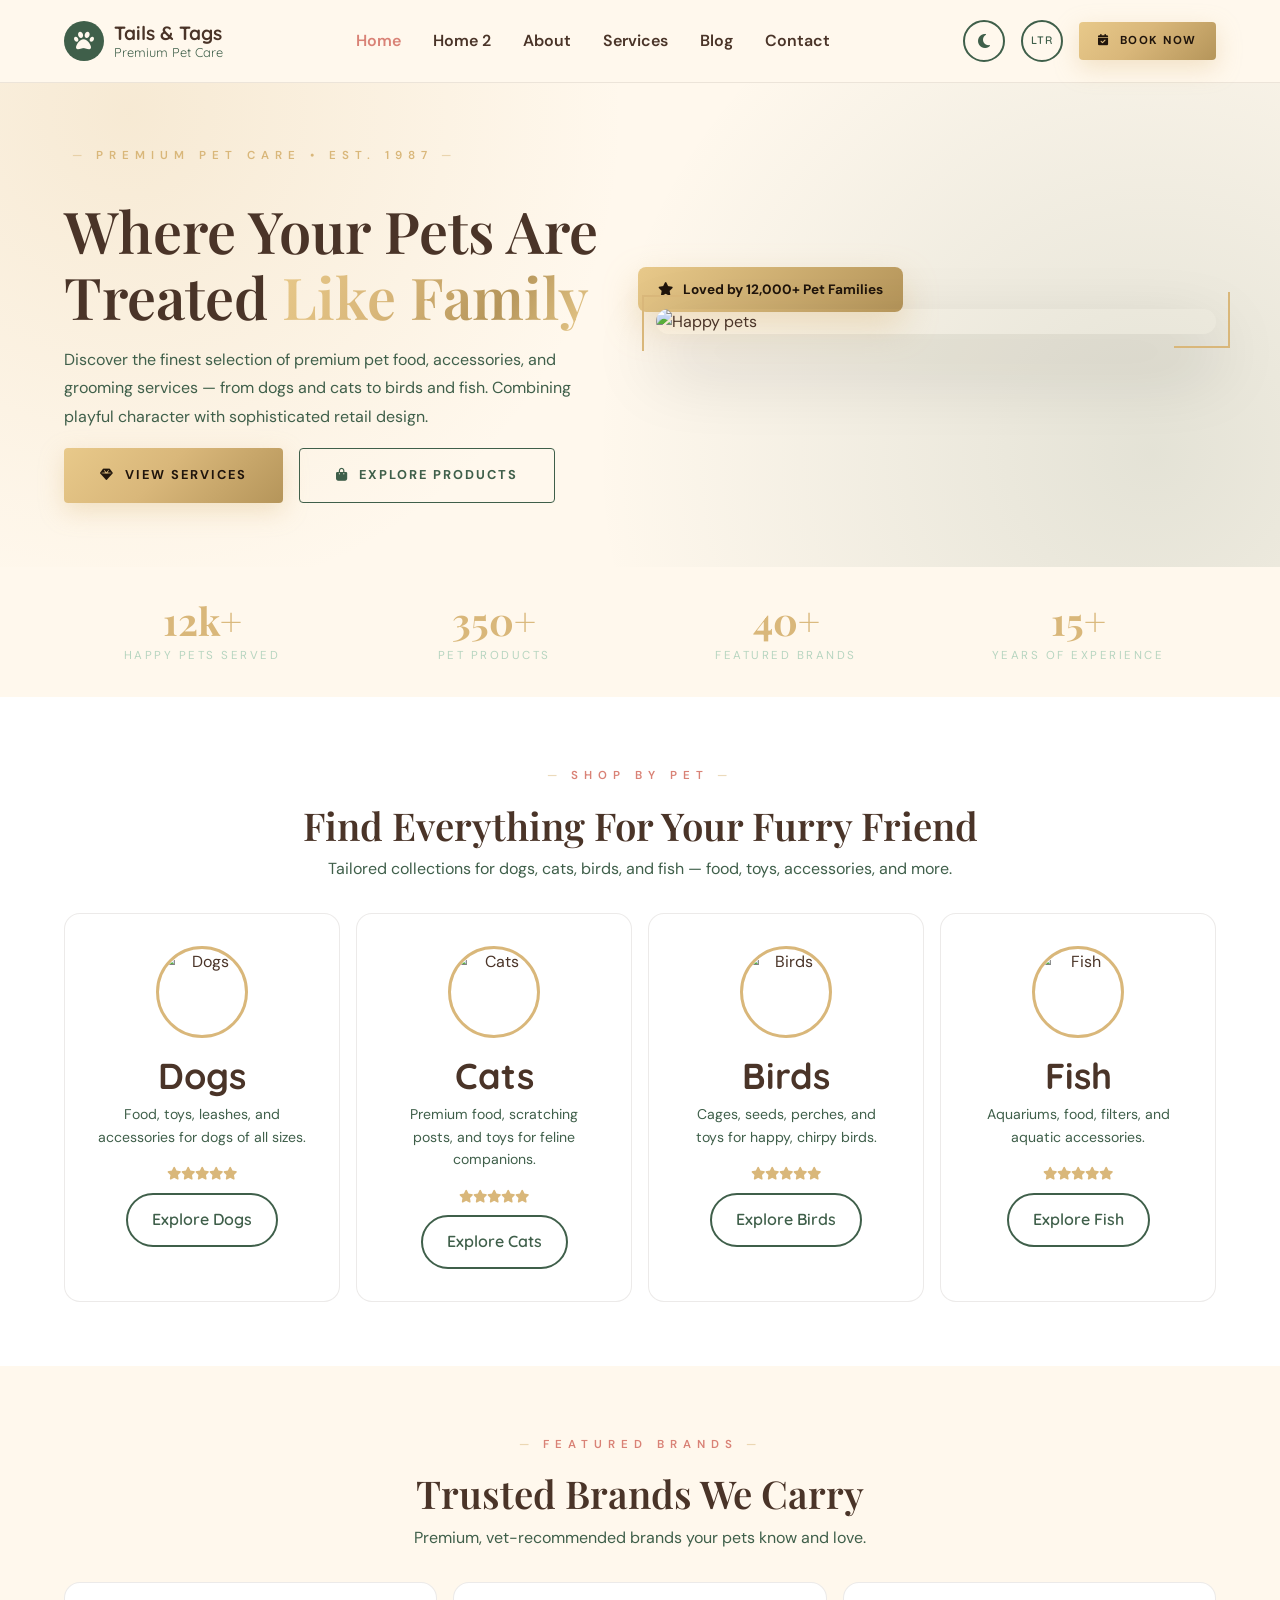
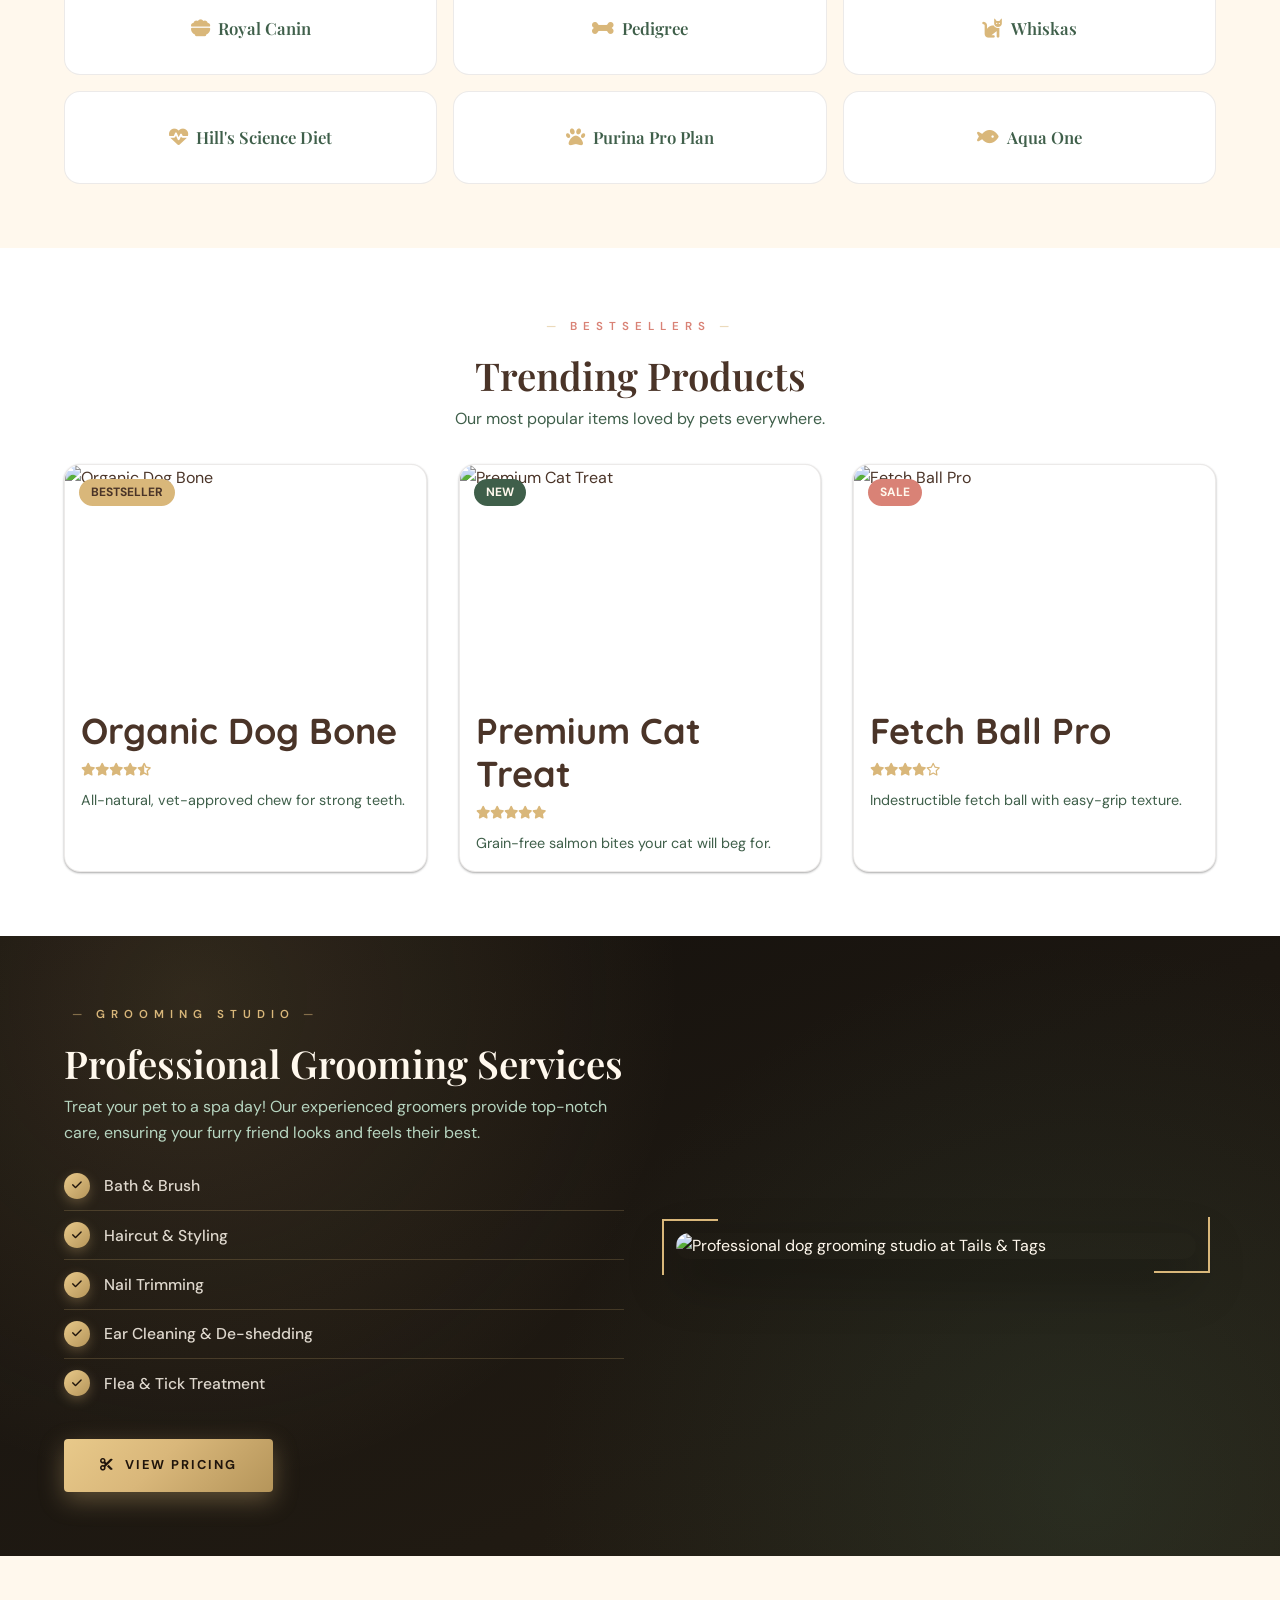
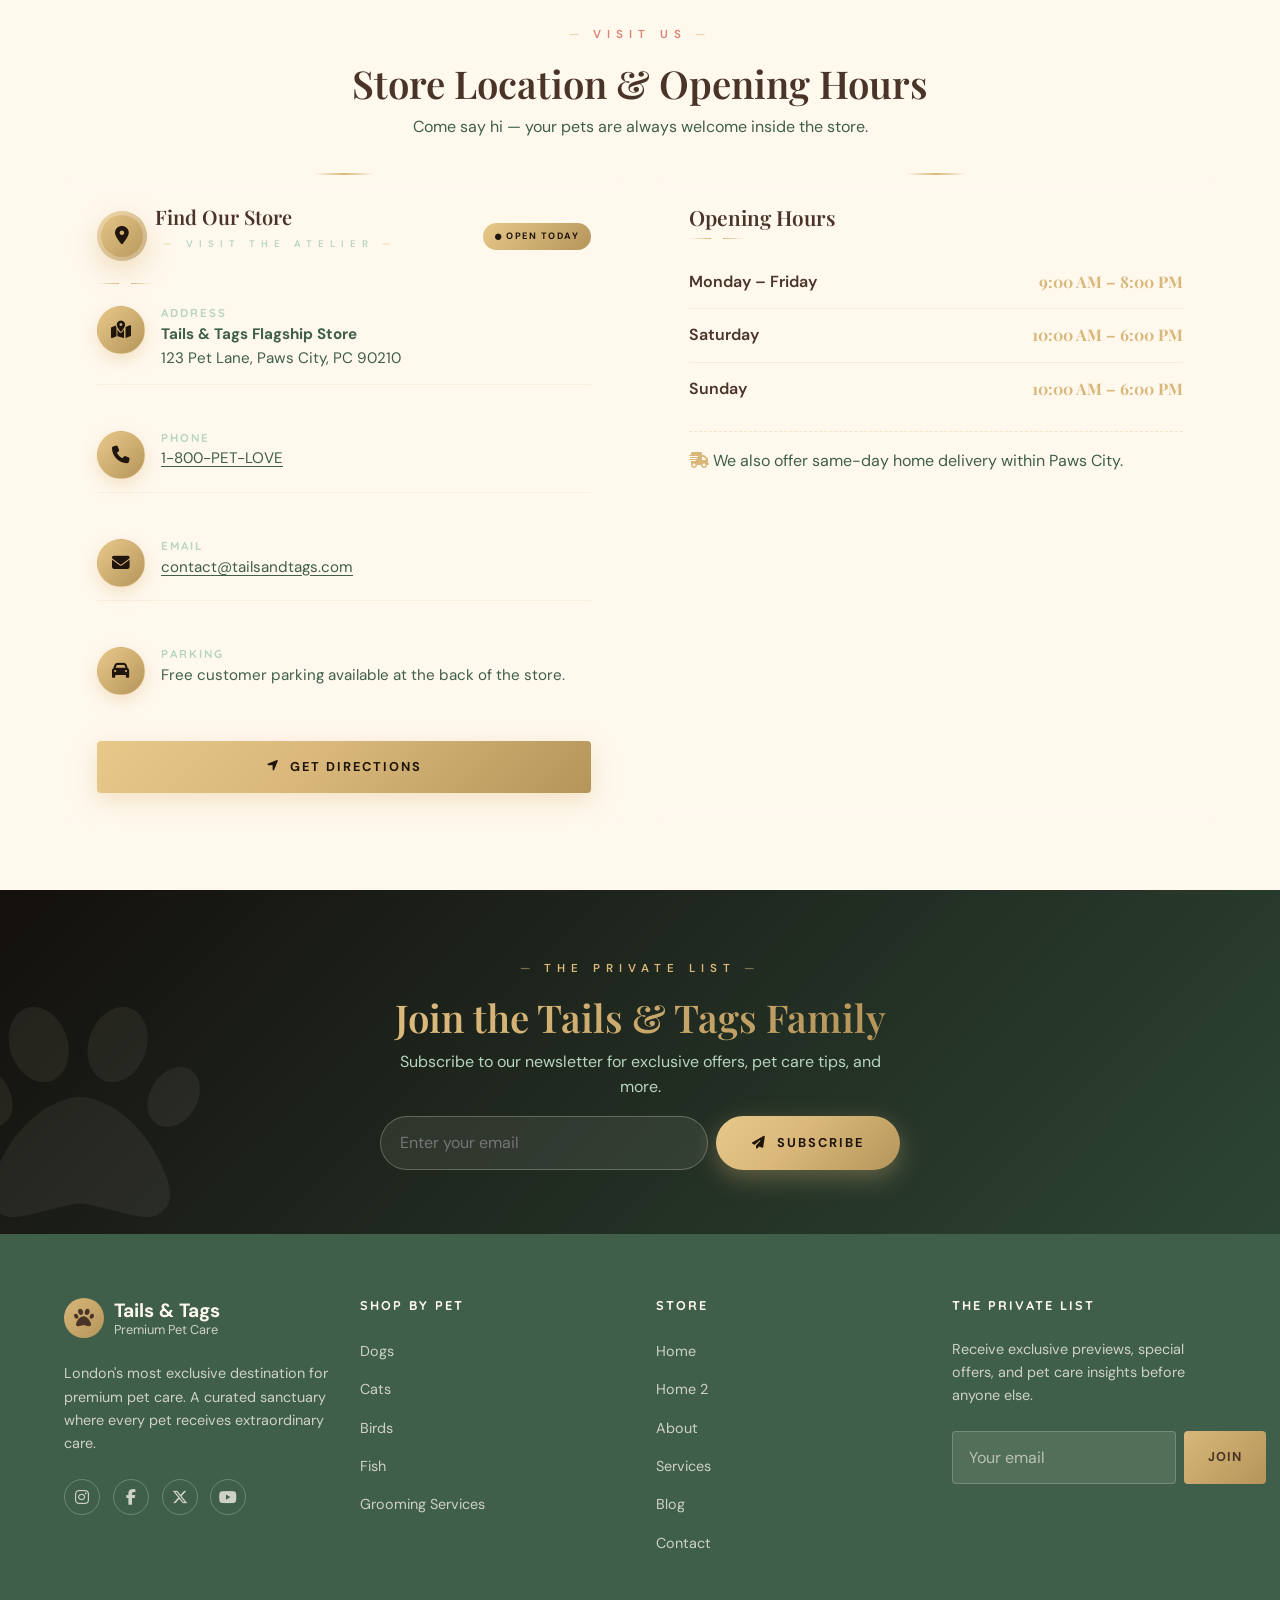
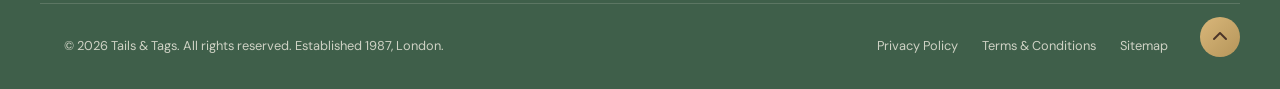
==== commit e4c92470: "Fix grooming and signature image layout cropping issues and improve responsive spacing" ====
--- a/index.html
+++ b/index.html
@@ -366,8 +366,8 @@
                     </ul>
                     <a href="pages/services.html" class="btn-gold"><i class="fa-solid fa-scissors"></i> View Pricing</a>
                 </div>
-                <div class="img-frame">
-                    <div class="card-img-wrapper" style="border-radius: var(--radius-lg); background: url('https://images.unsplash.com/photo-1516734212186-a967f81ad0d7?auto=format&fit=crop&q=80&w=600') center/cover; min-height: 380px;"></div>
+                <div class="grooming-img-wrap img-frame">
+                    <img src="https://images.unsplash.com/photo-1516734212186-a967f81ad0d7?auto=format&fit=crop&q=80&w=1000" alt="Professional dog grooming studio at Tails & Tags" class="grooming-img" loading="lazy">
                 </div>
             </div>
         </section>
@@ -467,73 +467,73 @@
     </main>
 
     <!-- Footer -->
-    <footer class="footer-lux" style="background-color: #0d0b08; color: #a0a0a0; padding: 4rem 0 2rem 0; font-family: var(--font-body);">
-        <div class="container grid grid-cols-4 gap-lg" style="margin-bottom: 3rem; align-items: flex-start;">
+    <footer class="footer-lux">
+        <div class="container grid grid-cols-4 gap-lg">
             <!-- Col 1 -->
             <div>
-                <a href="index.html" style="display: flex; align-items: center; gap: 10px; text-decoration: none; margin-bottom: 1.5rem;">
-                    <i class="fa-solid fa-paw" style="font-size: 20px; color: #20150c; background: linear-gradient(135deg, #e8c98a, #b5955a); border-radius: 50%; display: flex; align-items: center; justify-content: center; width: 40px; height: 40px; flex-shrink: 0;"></i>
-                    <div style="display: flex; flex-direction: column; line-height: 1.2;">
-                        <span style="font-weight: 700; color: #fff; font-size: 1.2rem;">Tails & Tags</span>
-                        <span style="font-size: 0.8rem; font-weight: 400; color: #a0a0a0;">Premium Pet Care</span>
+                <a href="index.html" class="footer-brand">
+                    <i class="fa-solid fa-paw footer-logo-ic"></i>
+                    <div class="footer-brand-line">
+                        <span class="footer-name">Tails & Tags</span>
+                        <span class="footer-tag">Premium Pet Care</span>
                     </div>
                 </a>
-                <p style="font-size: 0.9rem; line-height: 1.6; margin-bottom: 1.5rem;">London's most exclusive destination for premium pet care. A curated sanctuary where every pet receives extraordinary care.</p>
-                <div style="display: flex; gap: 0.8rem;">
-                    <a href="https://www.instagram.com/tailsandtags" target="_blank" rel="noopener" aria-label="fa-instagram" style="width: 36px; height: 36px; border-radius: 50%; border: 1px solid rgba(255,255,255,0.2); display: flex; align-items: center; justify-content: center; color: #a0a0a0; text-decoration: none; transition: all 0.3s;"><i class="fa-brands fa-instagram"></i></a>
-                    <a href="https://www.facebook.com/tailsandtags" target="_blank" rel="noopener" aria-label="fa-facebook-f" style="width: 36px; height: 36px; border-radius: 50%; border: 1px solid rgba(255,255,255,0.2); display: flex; align-items: center; justify-content: center; color: #a0a0a0; text-decoration: none; transition: all 0.3s;"><i class="fa-brands fa-facebook-f"></i></a>
-                    <a href="https://x.com/tailsandtags" target="_blank" rel="noopener" aria-label="fa-x-twitter" style="width: 36px; height: 36px; border-radius: 50%; border: 1px solid rgba(255,255,255,0.2); display: flex; align-items: center; justify-content: center; color: #a0a0a0; text-decoration: none; transition: all 0.3s;"><i class="fa-brands fa-x-twitter"></i></a>
-                    <a href="https://www.youtube.com/@tailsandtags" target="_blank" rel="noopener" aria-label="fa-youtube" style="width: 36px; height: 36px; border-radius: 50%; border: 1px solid rgba(255,255,255,0.2); display: flex; align-items: center; justify-content: center; color: #a0a0a0; text-decoration: none; transition: all 0.3s;"><i class="fa-brands fa-youtube"></i></a>
+                <p>London's most exclusive destination for premium pet care. A curated sanctuary where every pet receives extraordinary care.</p>
+                <div class="footer-social">
+                    <a href="https://www.instagram.com/tailsandtags" target="_blank" rel="noopener" aria-label="fa-instagram"><i class="fa-brands fa-instagram"></i></a>
+                    <a href="https://www.facebook.com/tailsandtags" target="_blank" rel="noopener" aria-label="fa-facebook-f"><i class="fa-brands fa-facebook-f"></i></a>
+                    <a href="https://x.com/tailsandtags" target="_blank" rel="noopener" aria-label="fa-x-twitter"><i class="fa-brands fa-x-twitter"></i></a>
+                    <a href="https://www.youtube.com/@tailsandtags" target="_blank" rel="noopener" aria-label="fa-youtube"><i class="fa-brands fa-youtube"></i></a>
                 </div>
             </div>
             
             <!-- Col 2 -->
             <div>
-                <h4 style="color: #fff; font-size: 0.8rem; letter-spacing: 2px; text-transform: uppercase; margin-bottom: 1.5rem;">Shop by Pet</h4>
-                <ul style="list-style: none; padding: 0; margin: 0; display: flex; flex-direction: column; gap: 0.8rem;">
-                    <li><a href="#shop" style="color: #a0a0a0; text-decoration: none; font-size: 0.9rem; transition: color 0.3s;">Dogs</a></li>
-                    <li><a href="#shop" style="color: #a0a0a0; text-decoration: none; font-size: 0.9rem; transition: color 0.3s;">Cats</a></li>
-                    <li><a href="#shop" style="color: #a0a0a0; text-decoration: none; font-size: 0.9rem; transition: color 0.3s;">Birds</a></li>
-                    <li><a href="#shop" style="color: #a0a0a0; text-decoration: none; font-size: 0.9rem; transition: color 0.3s;">Fish</a></li>
-                    <li><a href="pages/services.html" style="color: #a0a0a0; text-decoration: none; font-size: 0.9rem; transition: color 0.3s;">Grooming Services</a></li>
+                <h4>Shop by Pet</h4>
+                <ul>
+                    <li><a href="#shop">Dogs</a></li>
+                    <li><a href="#shop">Cats</a></li>
+                    <li><a href="#shop">Birds</a></li>
+                    <li><a href="#shop">Fish</a></li>
+                    <li><a href="pages/services.html">Grooming Services</a></li>
                 </ul>
             </div>
             
             <!-- Col 3 -->
             <div>
-                <h4 style="color: #fff; font-size: 0.8rem; letter-spacing: 2px; text-transform: uppercase; margin-bottom: 1.5rem;">Store</h4>
-                <ul style="list-style: none; padding: 0; margin: 0; display: flex; flex-direction: column; gap: 0.8rem;">
-                    <li><a href="index.html" style="color: #a0a0a0; text-decoration: none; font-size: 0.9rem; transition: color 0.3s;">Home</a></li>
-                    <li><a href="pages/home-2.html" style="color: #a0a0a0; text-decoration: none; font-size: 0.9rem; transition: color 0.3s;">Home 2</a></li>
-                    <li><a href="pages/about.html" style="color: #a0a0a0; text-decoration: none; font-size: 0.9rem; transition: color 0.3s;">About</a></li>
-                    <li><a href="pages/services.html" style="color: #a0a0a0; text-decoration: none; font-size: 0.9rem; transition: color 0.3s;">Services</a></li>
-                    <li><a href="pages/blog.html" style="color: #a0a0a0; text-decoration: none; font-size: 0.9rem; transition: color 0.3s;">Blog</a></li>
-                    <li><a href="pages/contact.html" style="color: #a0a0a0; text-decoration: none; font-size: 0.9rem; transition: color 0.3s;">Contact</a></li>
+                <h4>Store</h4>
+                <ul>
+                    <li><a href="index.html">Home</a></li>
+                    <li><a href="pages/home-2.html">Home 2</a></li>
+                    <li><a href="pages/about.html">About</a></li>
+                    <li><a href="pages/services.html">Services</a></li>
+                    <li><a href="pages/blog.html">Blog</a></li>
+                    <li><a href="pages/contact.html">Contact</a></li>
                 </ul>
             </div>
             
             <!-- Col 4 -->
             <div>
-                <h4 style="color: #fff; font-size: 0.8rem; letter-spacing: 2px; text-transform: uppercase; margin-bottom: 1.5rem;">The Private List</h4>
-                <p style="font-size: 0.9rem; line-height: 1.6; margin-bottom: 1.5rem;">Receive exclusive previews, special offers, and pet care insights before anyone else.</p>
-                <form class="newsletter-form" style="display: flex; gap: 0.5rem;">
-                    <input type="email" placeholder="Your email" required style="background: rgba(255,255,255,0.05); border: 1px solid rgba(255,255,255,0.1); color: #fff; padding: 0.8rem 1rem; border-radius: 4px; flex-grow: 1; outline: none;">
-                    <button type="submit" style="background: linear-gradient(135deg, #e8c98a, #b5955a); color: #20150c; border: none; padding: 0.8rem 1.5rem; border-radius: 4px; font-weight: bold; cursor: pointer; text-transform: uppercase; font-size: 0.8rem; letter-spacing: 1px;">Join</button>
+                <h4>The Private List</h4>
+                <p>Receive exclusive previews, special offers, and pet care insights before anyone else.</p>
+                <form class="newsletter-form">
+                    <input type="email" placeholder="Your email" required>
+                    <button type="submit">Join</button>
                 </form>
             </div>
         </div>
         
-        <div class="container" style="display: flex; justify-content: space-between; align-items: center; border-top: 1px solid rgba(255,255,255,0.1); padding-top: 2rem; position: relative;">
-            <div style="font-size: 0.8rem; color: #a0a0a0;">
+        <div class="container footer-bottom">
+            <div class="footer-copy">
                 &copy; 2026 Tails & Tags. All rights reserved. Established 1987, London.
             </div>
-            <div style="display: flex; gap: 1.5rem; padding-right: 3rem;">
-                <a href="pages/privacy-policy.html" style="color: #a0a0a0; text-decoration: none; font-size: 0.8rem;">Privacy Policy</a>
-                <a href="pages/terms.html" style="color: #a0a0a0; text-decoration: none; font-size: 0.8rem;">Terms & Conditions</a>
-                <a href="pages/sitemap.html" style="color: #a0a0a0; text-decoration: none; font-size: 0.8rem;">Sitemap</a>
+            <div class="footer-links">
+                <a href="pages/privacy-policy.html">Privacy Policy</a>
+                <a href="pages/terms.html">Terms & Conditions</a>
+                <a href="pages/sitemap.html">Sitemap</a>
             </div>
             
-            <a href="#" style="position: absolute; right: 0; bottom: 0; width: 40px; height: 40px; background: linear-gradient(135deg, #e8c98a, #b5955a); color: #20150c; border-radius: 50%; display: flex; align-items: center; justify-content: center; text-decoration: none;"><i class="fa-solid fa-chevron-up"></i></a>
+            <a href="#" class="footer-top"><i class="fa-solid fa-chevron-up"></i></a>
         </div>
     </footer>
 
--- a/assets/css/premium.css
+++ b/assets/css/premium.css
@@ -129,6 +129,9 @@
 /* ---------- Cards ---------- */
 .card-lux {
   position: relative;
+  display: flex;
+  flex-direction: column;
+  height: 100%;
   background: rgba(255, 248, 237, 0.04);
   border: 1px solid rgba(255, 248, 237, 0.12);
   backdrop-filter: blur(8px);
@@ -140,6 +143,18 @@
   transform: translateY(-8px);
   border-color: rgba(217, 183, 122, 0.55);
   box-shadow: 0 20px 50px rgba(0, 0, 0, 0.45);
+}
+.card-lux .card-body {
+  display: flex;
+  flex-direction: column;
+  flex: 1;
+  padding: var(--spacing-md);
+}
+.card-lux .card-body > .link-gold,
+.card-lux .card-body > .btn,
+.card-lux .card-body > a:last-child {
+  margin-top: auto;
+  padding-top: var(--spacing-xs);
 }
 .card-lux .gold-line {
   position: absolute;
@@ -165,7 +180,10 @@
 }
 
 /* Gold corner frame for images */
-.img-frame { position: relative; }
+.img-frame {
+  position: relative;
+  display: block;
+}
 .img-frame::before, .img-frame::after {
   content: '';
   position: absolute;
@@ -177,6 +195,32 @@
 }
 .img-frame::before { top: -14px; left: -14px; border-right: 0; border-bottom: 0; }
 .img-frame::after { bottom: -14px; right: -14px; border-left: 0; border-top: 0; }
+.img-frame img {
+  width: 100%;
+  height: auto;
+  display: block;
+  border-radius: var(--radius-lg);
+  position: relative;
+  z-index: 1;
+  box-shadow: 0 20px 50px rgba(0, 0, 0, 0.35);
+}
+
+/* Grooming Studio featured image */
+.grooming-img-wrap {
+  position: relative;
+  width: calc(100% - 28px);
+  max-width: 520px;
+  margin: 14px auto;
+}
+.grooming-img {
+  width: 100%;
+  height: 380px;
+  object-fit: cover;
+  object-position: 85% 35%;
+  border-radius: var(--radius-lg);
+  display: block;
+  box-shadow: 0 24px 60px rgba(0, 0, 0, 0.45);
+}
 
 /* Ribbon badge */
 .ribbon {
@@ -380,7 +424,128 @@
 .nav-lux .nav-logo .logo-tag { color: var(--clr-mint); }
 
 /* ---------- Footer (shared luxury) ---------- */
-.footer-lux { background-color: #0d0b08; }
+.footer-lux {
+  background-color: var(--footer-bg);
+  color: var(--footer-text);
+  padding: 4rem 0 2rem 0;
+  font-family: var(--font-body);
+  transition: background-color var(--transition-normal), color var(--transition-normal);
+}
+
+.footer-lux .container.grid { margin-bottom: 3rem; align-items: flex-start; }
+
+.footer-lux .footer-brand { display: flex; align-items: center; gap: 10px; text-decoration: none; margin-bottom: 1.5rem; }
+.footer-lux .footer-logo-ic {
+  font-size: 20px;
+  color: var(--clr-cocoa);
+  background: linear-gradient(135deg, var(--clr-honey), #b5955a);
+  border-radius: 50%;
+  display: inline-flex;
+  align-items: center;
+  justify-content: center;
+  width: 40px;
+  height: 40px;
+  flex-shrink: 0;
+}
+.footer-lux .footer-name { font-weight: 700; color: var(--footer-heading); font-size: 1.2rem; }
+.footer-lux .footer-tag { font-size: 0.8rem; font-weight: 400; color: var(--footer-text); }
+.footer-lux .footer-brand-line { display: flex; flex-direction: column; line-height: 1.2; }
+
+.footer-lux p { font-size: 0.9rem; line-height: 1.6; margin-bottom: 1.5rem; color: var(--footer-text); }
+
+.footer-lux .footer-social { display: flex; gap: 0.8rem; }
+.footer-lux .footer-social a {
+  width: 36px;
+  height: 36px;
+  border-radius: 50%;
+  border: 1px solid var(--footer-social-border);
+  display: inline-flex;
+  align-items: center;
+  justify-content: center;
+  color: var(--footer-text);
+  text-decoration: none;
+  transition: all 0.3s;
+}
+.footer-lux .footer-social a:hover { border-color: var(--clr-honey); color: var(--clr-honey); }
+
+.footer-lux h4 {
+  color: var(--footer-heading);
+  font-size: 0.8rem;
+  letter-spacing: 2px;
+  text-transform: uppercase;
+  margin-bottom: 1.5rem;
+}
+.footer-lux ul {
+  list-style: none;
+  padding: 0;
+  margin: 0;
+  display: flex;
+  flex-direction: column;
+  gap: 0.8rem;
+}
+.footer-lux ul a {
+  color: var(--footer-text);
+  text-decoration: none;
+  font-size: 0.9rem;
+  transition: color 0.3s;
+}
+.footer-lux ul a:hover { color: var(--clr-honey); }
+
+.footer-lux .newsletter-form { display: flex; gap: 0.5rem; }
+.footer-lux .newsletter-form input {
+  background: var(--footer-input-bg);
+  border: 1px solid var(--footer-input-border);
+  color: var(--footer-input-text);
+  padding: 0.8rem 1rem;
+  border-radius: 4px;
+  flex-grow: 1;
+  outline: none;
+}
+.footer-lux .newsletter-form input::placeholder { color: var(--footer-text); opacity: 0.8; }
+.footer-lux .newsletter-form button {
+  background: linear-gradient(135deg, var(--clr-honey), #b5955a);
+  color: var(--clr-cocoa);
+  border: none;
+  padding: 0.8rem 1.5rem;
+  border-radius: 4px;
+  font-weight: bold;
+  cursor: pointer;
+  text-transform: uppercase;
+  font-size: 0.8rem;
+  letter-spacing: 1px;
+  transition: opacity 0.3s;
+}
+.footer-lux .newsletter-form button:hover { opacity: 0.85; }
+
+.footer-lux .footer-bottom {
+  display: flex;
+  justify-content: space-between;
+  align-items: center;
+  border-top: 1px solid var(--footer-border);
+  padding-top: 2rem;
+  position: relative;
+}
+.footer-lux .footer-copy { font-size: 0.8rem; color: var(--footer-text); }
+.footer-lux .footer-links { display: flex; gap: 1.5rem; padding-right: 3rem; }
+.footer-lux .footer-links a { color: var(--footer-text); text-decoration: none; font-size: 0.8rem; transition: color 0.3s; }
+.footer-lux .footer-links a:hover { color: var(--clr-honey); }
+
+.footer-lux .footer-top {
+  position: absolute;
+  right: 0;
+  bottom: 0;
+  width: 40px;
+  height: 40px;
+  background: linear-gradient(135deg, var(--clr-honey), #b5955a);
+  color: var(--clr-cocoa);
+  border-radius: 50%;
+  display: inline-flex;
+  align-items: center;
+  justify-content: center;
+  text-decoration: none;
+  transition: opacity 0.3s;
+}
+.footer-lux .footer-top:hover { opacity: 0.85; }
 
 /* ---------- About: section eyebrows ---------- */
 .hero-eyebrow {
--- a/assets/css/responsive.css
+++ b/assets/css/responsive.css
@@ -38,7 +38,8 @@
 
 /* ---------- ≤1024px : small laptop / landscape tablet ---------- */
 @media (max-width: 1024px) {
-  .nav-container { gap: var(--spacing-md); }
+  .nav-container { padding: 1.1rem 1.5rem !important; gap: var(--spacing-md); }
+  .container { padding: 0 1.5rem; }
   .nav-links { gap: var(--spacing-md); }
 
   /* Mobile drawer (activated by .js-nav class added in navigation.js) */
@@ -84,10 +85,23 @@
     background: rgba(20, 16, 12, 0.97);
     backdrop-filter: blur(12px);
   }
+
+  /* Grooming Studio & img-frame adjustments at 1024px */
+  .grooming-img-wrap {
+    width: calc(100% - 24px);
+    max-width: 100%;
+    margin: 12px auto;
+  }
+  .grooming-img {
+    height: 350px;
+    object-position: 85% 35%;
+  }
 }
 
 /* ---------- ≤768px : portrait tablet ---------- */
 @media (max-width: 768px) {
+  .nav-container { padding: 0.9rem 1.5rem !important; }
+  .container { padding: 0 1.5rem; }
   .section { padding: 3rem 0; }
   .section-lux { padding: 3rem 0; }
 
@@ -108,6 +122,17 @@
 
   /* Editor's Picks product cards stay 2-up on tablets */
   .picks-grid { grid-template-columns: repeat(2, minmax(0, 1fr)); }
+
+  /* Grooming image centered and properly framed on tablet/mobile */
+  .grooming-img-wrap {
+    width: calc(100% - 24px);
+    max-width: 500px;
+    margin: 2rem auto 0;
+  }
+  .grooming-img {
+    height: 300px;
+    object-position: 85% 30%;
+  }
 }
 
 /* ---------- ≤640px : large phone ---------- */
@@ -124,7 +149,7 @@
 
   .hero-main h1 { font-size: 2.5rem; }
   .hero-lux h1 { font-size: 2.9rem; }
-  .signature-main { min-height: 320px; }
+  .signature-main { height: 280px; }
 
   .play-btn { width: 64px; height: 64px; font-size: 1.4rem; box-shadow: 0 0 0 8px rgba(217, 183, 122, 0.18), 0 14px 30px rgba(0, 0, 0, 0.45); }
 
@@ -138,6 +163,8 @@
 
 /* ---------- ≤480px : small phone ---------- */
 @media (max-width: 480px) {
+  .nav-container { padding: 0.75rem 1.25rem !important; }
+  .container { padding: 0 1.25rem; }
   .section { padding: 2.5rem 0; }
   .hero-main { padding-top: 6rem; padding-bottom: 2.75rem; }
   .hero-lux { padding-top: 6rem; padding-bottom: 2.75rem; }
@@ -183,9 +210,11 @@
 
   .suite-premium, .quote-premium { padding: var(--spacing-lg) var(--spacing-md); }
   .award-lux { font-size: 1rem; }
-  .signature-badge { font-size: 1.1rem; padding: 7px 12px; }
-  .signature-sub { width: 85%; }
-  .signature-sub img { height: 140px; }
+  .signature-frame { width: calc(100% - 16px); max-width: 100%; margin: 0 auto 2.75rem; }
+  .signature-main { height: 250px; }
+  .signature-sub { position: absolute; bottom: -24px; right: -8px; width: 52%; max-width: 190px; border-width: 3px; z-index: 4; }
+  .signature-sub img { height: 125px; object-fit: cover; object-position: 85% 30%; }
+  .signature-badge { font-size: 1.05rem; padding: 6px 12px; top: 10px; left: -8px; }
 
   .orb-1 { width: 200px; height: 200px; }
   .orb-2 { width: 150px; height: 150px; }
@@ -212,6 +241,21 @@
   /* 404 action buttons */
   .text-center .container > .btn-gold, .text-center .container > .btn { width: 100%; justify-content: center; }
   .text-center .container > .btn-outline { margin-left: 0 !important; margin-top: var(--spacing-sm); }
+
+  /* Corner accents & grooming image for small phones */
+  .img-frame::before, .img-frame::after { width: 40px; height: 40px; }
+  .img-frame::before { top: -8px; left: -8px; }
+  .img-frame::after { bottom: -8px; right: -8px; }
+
+  .grooming-img-wrap {
+    width: calc(100% - 20px);
+    max-width: 100%;
+    margin: 1.25rem auto 0;
+  }
+  .grooming-img {
+    height: 240px;
+    object-position: 85% 30%;
+  }
 }
 
 /* ---------- ≤425px : compact phone ---------- */
@@ -239,14 +283,17 @@
   
   /* Ensure padding on the edges */
   .nav-container {
-    padding-left: 1rem !important;
-    padding-right: 1rem !important;
+    padding: 0.7rem 1.15rem !important;
+  }
+  .container {
+    padding: 0 1.15rem;
   }
 }
 
 /* ---------- ≤375px : small phone ---------- */
 @media (max-width: 375px) {
-  .container { padding: 0 0.875rem; }
+  .nav-container { padding: 0.65rem 1rem !important; }
+  .container { padding: 0 1rem; }
   .hero-main h1 { font-size: 2.2rem; }
   .hero-lux h1 { font-size: 2.5rem; }
   .hero-lux .lead { font-size: 1rem; }
@@ -257,13 +304,15 @@
 
   .medallion { width: 64px; height: 64px; font-size: 1.5rem; }
   .btn-gold, .btn-ghost-light { padding: 0.7rem 1.2rem; font-size: 0.82rem; letter-spacing: 1px; }
-  .signature-sub img { height: 120px; }
-  .signature-badge { font-size: 1rem; }
+  .signature-sub { width: 54%; max-width: 175px; }
+  .signature-sub img { height: 115px; }
+  .signature-badge { font-size: 0.95rem; }
 }
 
 /* ---------- ≤360px : narrow phone ---------- */
 @media (max-width: 360px) {
-  .nav-container { gap: var(--spacing-xs); }
+  .nav-container { padding: 0.6rem 0.875rem !important; gap: var(--spacing-xs); }
+  .container { padding: 0 0.875rem; }
   .nav-actions { gap: var(--spacing-xs); }
   .nav-actions .btn { padding: 0.45rem 0.6rem; font-size: 0.75rem; }
   
@@ -273,6 +322,24 @@
   .stat-lux .num { font-size: 1.6rem; }
   .footer-lux .grid-cols-4 { gap: var(--spacing-lg); }
   .play-btn { width: 56px; height: 56px; font-size: 1.2rem; }
+
+  .signature-main { height: 215px; }
+  .signature-sub { bottom: -18px; right: -6px; width: 54%; max-width: 160px; }
+  .signature-sub img { height: 105px; }
+  .signature-badge { font-size: 0.9rem; padding: 5px 10px; }
+
+  .img-frame::before, .img-frame::after { width: 32px; height: 32px; }
+  .img-frame::before { top: -6px; left: -6px; }
+  .img-frame::after { bottom: -6px; right: -6px; }
+
+  .grooming-img-wrap {
+    width: calc(100% - 16px);
+    margin: 1rem auto 0;
+  }
+  .grooming-img {
+    height: 210px;
+    object-position: 85% 30%;
+  }
 }
 
 /* ---------- ≤320px : smallest viewport ---------- */
@@ -286,4 +353,11 @@
   .info-item { gap: var(--spacing-sm); }
   .info-icon { width: 40px; height: 40px; font-size: 0.95rem; }
   .hours-table { font-size: 0.78rem; }
+
+  .signature-main { height: 190px; }
+  .signature-sub { bottom: -16px; right: -4px; width: 55%; }
+  .signature-sub img { height: 95px; }
+
+  .grooming-img-wrap { width: calc(100% - 14px); }
+  .grooming-img { height: 185px; }
 }
